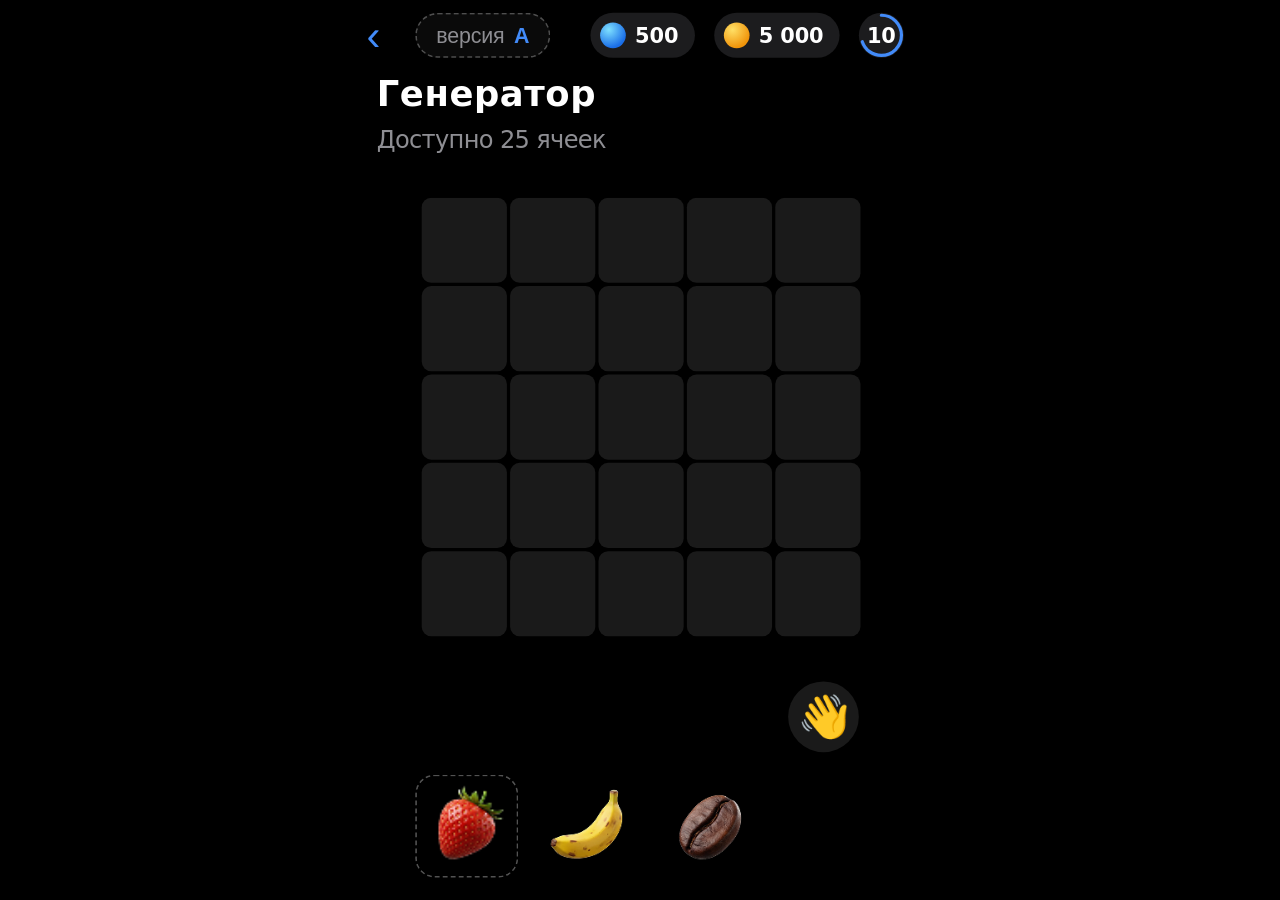
==== index.html @ 31a8de3d "Автопрокрутка у края работает и при сборе Прокрутка у краевой зоны была привязана только к перетаски" ====
<!doctype html>
<html lang="ru">
<head>
<meta charset="utf-8">
<meta name="viewport" content="width=device-width, initial-scale=1, maximum-scale=1, user-scalable=no, viewport-fit=cover">
<title>Генератор — прототип</title>
<style>
  /* ═══ токены из макета (get_variable_defs) ═══ */
  :root{
    --tui-text-action:#428bf9;
    --tui-status-info:#428bf9;
    --cell-bg:rgba(255,255,255,.1);        /* tui-background-neutral-1-on-dark */
    --cell-radius:6px;
    /* размер ячейки считается в fit() под доступную высоту, 56 — потолок из макета */
    --cell-size:56px;
    --cell-gap:2px;
    --block-w:288px;                        /* 5×56 + 4×2 */
    --block-gap:20px;
    --grid-left:36px;
    --stage-pad:16px;
  }
  *{box-sizing:border-box;-webkit-tap-highlight-color:transparent;-webkit-user-select:none;user-select:none}
  html,body{margin:0;padding:0;height:100%;background:#000;overflow:hidden;overscroll-behavior:none}

  /* ═══ Экран живёт в координатах макета: ширина всегда ровно 360,
     высота — сколько дал экран. Горизонтальные размеры из Figma
     сохраняются точно, вертикальные зазоры тянутся. ═══ */
  #phone{
    position:absolute;left:0;top:0;width:360px;background:#000;overflow:hidden;
    transform-origin:0 0;
    display:flex;flex-direction:column;
    font:400 17px/1 -apple-system,BlinkMacSystemFont,"SF Pro Text","SF Pro Display",system-ui,sans-serif;
    color:#fff;
  }

  /* ─── status bar (44) ─── */
  .statusbar{position:relative;flex:0 0 44px}
  #phone.compact .statusbar,
  #phone.compact #homebar{display:none}   /* мало высоты — убираем бутафорию */
  /* и поджимаем всё вокруг сетки: чем меньше уйдёт на обвязку,
     тем крупнее ячейки и тем полнее сетка занимает ширину */
  #phone.compact .titlewrap{padding:2px 16px 10px}
  #phone.compact #title{font-size:22px;line-height:26px}
  #phone.compact #desc{margin-top:8px;font-size:15px}
  #phone.compact .controls{flex-basis:44px;margin-top:10px}
  #phone.compact #pager{top:12px}
  #phone.compact #collect{width:44px;height:44px;font-size:26px}
  #phone.compact #tray{padding-top:14px;padding-bottom:14px}
  #phone.compact .seed{width:64px;height:64px}
  #phone.compact .seed img{width:58px;height:58px}
  #time{position:absolute;left:34px;top:12px;font-size:15px;font-weight:600;letter-spacing:-.2px}
  #sysicons{position:absolute;right:14px;top:15px;font-size:11px;letter-spacing:1px;opacity:.95}

  /* ─── app bar (44) ─── */
  .appbar{position:relative;flex:0 0 44px}
  #back{
    position:absolute;left:8px;top:10px;width:12px;height:24px;border:0;background:none;padding:0;
    cursor:pointer;color:var(--tui-text-action);font-size:26px;line-height:24px;font-weight:300;
  }

  /* ─── бейджи: widget @140,44 · 220×44, px16 py8 gap12 ─── */
  #widget{
    position:absolute;right:16px;top:8px;height:28px;
    display:flex;gap:12px;align-items:center;
  }
  .badge{
    height:28px;min-width:28px;border-radius:100px;background:#1c1c1e;
    display:flex;align-items:center;padding:0 6px;gap:2px;
    font-size:13px;font-weight:600;letter-spacing:-.08px;white-space:nowrap;
  }
  .badge i{width:16px;height:16px;border-radius:50%;display:block;flex:0 0 auto}
  .i-gem{background:radial-gradient(circle at 34% 28%,#7ee0ff,#1a6ee8 72%)}
  .i-coin{background:radial-gradient(circle at 34% 28%,#ffe066,#f0940a 72%)}
  .badge span{padding:0 4px}
  #ring{position:relative;width:28px;height:28px;border-radius:100px;background:#1c1c1e;display:grid;place-items:center}
  #ring svg{position:absolute;inset:0;transform:rotate(-90deg)}
  #ring b{font-size:13px;font-weight:600;letter-spacing:-.08px}

  /* ─── заголовок ─── */
  .titlewrap{flex:0 0 auto;padding:4px 16px 26px}
  #title{
    font-family:-apple-system,"SF Pro Display",system-ui,sans-serif;
    font-size:30px;font-weight:700;letter-spacing:.36px;line-height:36px;
  }
  #desc{margin-top:18px;font-size:17px;letter-spacing:-.41px;color:#8e8e93}

  /* ─── сетка блоков ─── */
  /* сетка забирает свободную высоту, минимальные поля сверху и снизу гарантированы */
  #stage{
    flex:1 1 auto;position:relative;display:flex;align-items:center;
    min-height:0;padding:var(--stage-pad) 0;
  }
  #scroller{
    width:100%;height:var(--block-w);
    display:flex;gap:var(--block-gap);padding:0 var(--grid-left);
    overflow-x:auto;scroll-snap-type:x mandatory;
    scrollbar-width:none;overscroll-behavior-x:contain;
  }
  #scroller::-webkit-scrollbar{display:none}
  #scroller.one{overflow-x:hidden}
  #scroller.nosnap{scroll-snap-type:none}   /* на время быстрой прокрутки */
  .block{
    /* якорная позиция: блок всегда встаёт по центру экрана */
    flex:0 0 var(--block-w);scroll-snap-align:center;
    display:grid;grid-template-columns:repeat(5,var(--cell-size));
    grid-auto-rows:var(--cell-size);gap:var(--cell-gap);
  }
  .cell{
    background:var(--cell-bg);border-radius:var(--cell-radius);
    position:relative;overflow:hidden;
    display:grid;place-items:center;
  }
  /* предварительно выбранная ячейка — как resources23 в макете */
  .cell.sel::before{
    content:"";position:absolute;inset:0;background:rgba(66,139,249,.2);z-index:2;
  }
  /* доля от ячейки, а не фикс — ячейка меняет размер под экран */
  .cell img{width:71%;height:71%;object-fit:contain;pointer-events:none;position:relative}
  .cell.growing img{opacity:.4}
  .cell .arc{position:absolute;inset:0;transform:rotate(-90deg);pointer-events:none}

  /* фидбек при проведении инструментом/ресурсом: ячейка чуть поджимается */
  .cell{transition:transform .16s cubic-bezier(.34,1.56,.64,1)}
  .cell.hov{transform:scale(.88)}

  /* края (33px, узлы 2:14144 / 2:14145): прозрачные тап-зоны прокрутки.
     Ничего не затемняют — соседний блок должен быть видно. */
  .fade{
    position:absolute;top:0;bottom:0;width:var(--grid-left);z-index:3;
    border:0;padding:0;background:none;cursor:pointer;
    -webkit-tap-highlight-color:transparent;
  }
  .fade.l{left:0}
  .fade.r{right:0}
  .fade:active::after{content:"";position:absolute;inset:0;background:rgba(255,255,255,.05)}
  .fade[disabled]{cursor:default;pointer-events:none}
  /* зона «взведена»: ресурс поднесён к краю, сейчас пойдёт прокрутка */
  .fade.armed::after{
    content:"";position:absolute;inset:0;
    background:linear-gradient(var(--edge-dir),rgba(255,214,10,.32),transparent);
    animation:armed .7s ease-in-out infinite;
  }
  .fade.l.armed::after{--edge-dir:90deg}
  .fade.r.armed::after{--edge-dir:270deg}
  @keyframes armed{0%,100%{opacity:.45}50%{opacity:1}}
  #phone.dragging .fade{pointer-events:none}   /* не мешать перетаскиванию */

  /* ─── пейджер @133,536 · 95×20 ─── */
  .controls{position:relative;flex:0 0 52px;margin-top:24px}
  #pager{
    position:absolute;left:133px;top:16px;width:95px;height:20px;border-radius:10px;
    background:var(--cell-bg);display:flex;align-items:center;justify-content:center;gap:6px;
    touch-action:none;cursor:grab;
    transition:transform .2s cubic-bezier(.34,1.56,.64,1),box-shadow .2s;
  }
  #pager.hide{display:none}
  /* жест точной прокрутки: долгий тап — pager подрастает */
  #pager.zoom{transform:scale(1.25);box-shadow:0 0 0 1px rgba(255,255,255,.35) inset;cursor:grabbing}
  #pager i{width:5px;height:5px;border-radius:50%;background:rgba(255,255,255,.22);transition:background .15s}
  #pager i.on{background:var(--tui-status-info)}

  /* ─── инструмент сбора @272,528 · 52×52 ─── */
  #collect{
    position:absolute;left:272px;top:0;width:52px;height:52px;border-radius:50%;
    background:var(--cell-bg);border:0;padding:0;display:grid;place-items:center;
    font-size:32px;line-height:1;cursor:grab;touch-action:none;
  }
  #collect.lifted{opacity:.35}
  #collect[hidden]{display:none}   /* иначе display:grid выше перебивает [hidden] */

  /* ─── лоток: frame @0,594 · 360×152, items 80 @y24, x40 шаг 92 ─── */
  #tray{
    flex:0 0 auto;width:360px;
    display:flex;gap:12px;padding:24px 40px;
    overflow-x:auto;scrollbar-width:none;
  }
  #tray::-webkit-scrollbar{display:none}
  .seed{
    flex:0 0 auto;width:80px;height:80px;border-radius:12px;
    display:grid;place-items:center;cursor:grab;touch-action:none;
    border:1px solid transparent;
  }
  .seed.sel{border:1px dashed rgba(255,255,255,.32)}
  .seed.lifted{opacity:.35}
  .seed img{width:72px;height:72px;object-fit:contain;pointer-events:none}

  /* ─── home bar ─── */
  #homebar{flex:0 0 34px;position:relative}
  #homebar::after{content:"";position:absolute;left:50%;bottom:8px;transform:translateX(-50%);width:133px;height:5px;border-radius:100px;background:#fff}

  /* ─── призрак перетаскивания ─── */
  #ghost{position:fixed;left:0;top:0;width:64px;height:64px;pointer-events:none;z-index:90;display:none}
  #ghost img{width:100%;height:100%;object-fit:contain;display:block}
  #ghost span{display:block;width:100%;height:100%;font-size:44px;line-height:64px;text-align:center}
  #ghost img[hidden],#ghost span[hidden]{display:none}

  /* ─── тултип ─── */
  #tip{
    position:absolute;z-index:60;display:none;background:#f2f2f7;color:#000;
    border-radius:12px;padding:9px 12px;font-size:13px;line-height:1.35;font-weight:500;
    box-shadow:0 8px 24px rgba(0,0,0,.5);max-width:170px;
  }
  #tip::after{content:"";position:absolute;bottom:-5px;left:calc(50% - 6px);width:12px;height:12px;background:#f2f2f7;transform:rotate(45deg);border-radius:2px}
  #tip button{display:block;margin-top:8px;width:100%;border:0;border-radius:8px;background:var(--tui-text-action);color:#fff;font:600 13px/1 inherit;padding:8px;cursor:pointer}

  /* ─── скелетон ─── */
  #skeleton{position:absolute;inset:0;background:#000;z-index:70;display:none}
  #skeleton.on{display:block}
  .sk{background:rgba(255,255,255,.06);border-radius:6px;position:relative;overflow:hidden}
  .sk::after{content:"";position:absolute;inset:0;transform:translateX(-100%);
    background:linear-gradient(90deg,transparent,rgba(255,255,255,.05),transparent);animation:sh 1.1s infinite}
  @keyframes sh{100%{transform:translateX(100%)}}

  /* ─── вход в служебные настройки: в шапке, в свободной зоне app-bar ─── */
  #devbtn{
    position:absolute;left:40px;top:8px;height:28px;z-index:40;
    display:flex;align-items:center;gap:6px;padding:0 12px;
    border:1px dashed rgba(255,255,255,.28);border-radius:100px;
    background:rgba(255,255,255,.04);color:#8e8e93;
    font:600 12px/1 inherit;letter-spacing:-.1px;cursor:pointer;
  }
  #devbtn:hover{color:#c7c7cc}
  #devbtn b{color:var(--tui-text-action)}

  /* ─── страница настроек прототипа ─── */
  #settings{
    position:absolute;inset:0;z-index:100;background:#000;
    display:flex;flex-direction:column;overflow-y:auto;
  }
  #settings[hidden]{display:none}
  #settings .head{
    flex:0 0 auto;display:flex;align-items:center;justify-content:space-between;
    padding:16px 16px 8px;
  }
  #settings h2{margin:0;font-size:24px;font-weight:700;letter-spacing:.2px}
  #settings .close{
    border:0;background:rgba(255,255,255,.1);color:#fff;width:32px;height:32px;
    border-radius:50%;font-size:17px;line-height:1;cursor:pointer;
  }
  #settings .body{padding:8px 16px 24px;display:flex;flex-direction:column;gap:22px}
  .row .label{font-size:13px;font-weight:600;color:#8e8e93;margin-bottom:8px;letter-spacing:-.08px}
  .row .hint{font-size:12px;line-height:1.4;color:#636366;margin-top:8px}
  .seg{display:flex;background:rgba(255,255,255,.1);border-radius:10px;padding:3px;gap:3px}
  .seg button{
    flex:1;border:0;background:none;color:#c7c7cc;border-radius:8px;
    padding:9px 6px;font:600 13px/1.2 inherit;cursor:pointer;letter-spacing:-.08px;
  }
  .seg button.on{background:var(--tui-text-action);color:#fff}
  .danger{
    width:100%;border:1px solid rgba(255,255,255,.18);background:none;color:#ff453a;
    border-radius:10px;padding:12px;font:600 14px/1 inherit;cursor:pointer;
  }
  #settings .note{
    font-size:12px;line-height:1.45;color:#636366;
    border-top:1px solid rgba(255,255,255,.1);padding-top:14px;
  }
</style>
</head>
<body>

<div id="phone">
  <div class="statusbar">
    <div id="time">9:41</div>
    <div id="sysicons">▪▪▪ ⌁ ▰</div>
  </div>

  <div class="appbar">
  <button id="back" aria-label="Назад">‹</button>

  <button id="devbtn" title="Настройки прототипа">версия <b id="devver">A</b></button>

  <div id="widget">
    <div class="badge"><i class="i-gem"></i><span>500</span></div>
    <div class="badge"><i class="i-coin"></i><span>5 000</span></div>
    <div id="ring">
      <svg viewBox="0 0 28 28"><circle cx="14" cy="14" r="12.5" fill="none"
        stroke="var(--tui-status-info)" stroke-width="2" stroke-linecap="round"
        stroke-dasharray="78.5" stroke-dashoffset="24"/></svg><b>10</b>
    </div>
  </div>
  </div>

  <div class="titlewrap">
    <div id="title">Генератор</div>
    <div id="desc">Доступно <span id="free">0</span> ячеек</div>
  </div>

  <div id="stage">
    <div id="scroller"></div>
    <button class="fade l" aria-label="Предыдущий блок"></button>
    <button class="fade r" aria-label="Следующий блок"></button>
  </div>

  <div class="controls">
    <div id="pager"></div>
    <button id="collect" title="Сбор: провести по готовым ячейкам">👋</button>
  </div>

  <div id="tray"></div>
  <div id="homebar"></div>

  <div id="tip"></div>
  <div id="skeleton"></div>

  <div id="settings" hidden>
    <div class="head">
      <h2>Настройки прототипа</h2>
      <button class="close" aria-label="Закрыть">✕</button>
    </div>
    <div class="body">

      <div class="row">
        <div class="label">ВЕРСИЯ СБОРА</div>
        <div class="seg">
          <button data-set="collect:tool">A · ручкой</button>
          <button data-set="collect:direct">B · напрямую</button>
        </div>
        <div class="hint" id="collectHint"></div>
      </div>

      <div class="row" id="directRow" hidden>
        <div class="label">КАК ОТЛИЧАТЬ СБОР ОТ ПРОКРУТКИ</div>
        <div class="seg">
          <button data-set="direct:free">Водишь пальцем</button>
          <button data-set="direct:start">С готовой</button>
          <button data-set="direct:hold">Удержание</button>
        </div>
        <div class="hint" id="directHint"></div>
      </div>

      <div class="row">
        <div class="label">СКОЛЬКО БЛОКОВ</div>
        <div class="seg">
          <button data-mode="single">1 блок · 25</button>
          <button data-mode="overflow">4 блока · 100</button>
        </div>
      </div>

      <div class="row">
        <button class="danger" id="reset">Очистить все грядки</button>
      </div>

      <div class="note">
        Служебный экран для тестов. Переключение применяется сразу —
        закрой настройки и пробуй, грядки не сбрасываются.
      </div>
    </div>
  </div>
</div>

<div id="ghost"><img alt=""><span></span></div>

<script>
'use strict';

/* ═══════════ КОНФИГ ═══════════ */

const RESOURCE_TYPES = [
  { id:'strawberry', name:'Клубника', growMs:10*1000, image:'img.png' },
  { id:'banana',     name:'Банан',    growMs:20*1000, image:'imgb.png' },
  { id:'coffee',     name:'Кофе',     growMs:40*1000, image:'imgcoffe.png' },
];

const CELLS_PER_BLOCK = 25;
const MODES = { single:1, overflow:4 };
const SKELETON_MS = 600;
const DOUBLE_TAP_MS = 300;
const CIRC = 2 * Math.PI * 24;           // дуга прогресса в ячейке 56px

const byId = id => RESOURCE_TYPES.find(t => t.id === id);

/* ═══════════ СОСТОЯНИЕ ═══════════ */

const STORE = 'generator-proto-v2';
let state = load() || fresh('single');

function fresh(mode){
  return { mode, cells: Array.from({length: MODES[mode]*CELLS_PER_BLOCK}, () => ({state:'empty'})) };
}
function load(){
  try{
    const r = JSON.parse(localStorage.getItem(STORE));
    if(!r || !MODES[r.mode] || !Array.isArray(r.cells)) return null;
    if(r.cells.length !== MODES[r.mode]*CELLS_PER_BLOCK) return null;
    const now = Date.now();
    r.cells.forEach(c => { if(c.state==='growing' && c.endsAt<=now) c.state='ready'; });
    return r;
  }catch{ return null; }
}
const save = () => localStorage.setItem(STORE, JSON.stringify(state));

/* ═══════════ DOM ═══════════ */

const $ = s => document.querySelector(s);
const phone = $('#phone'), scroller = $('#scroller'), pager = $('#pager');
const tray = $('#tray'), tip = $('#tip'), ghost = $('#ghost');
const ghostImg = ghost.querySelector('img'), ghostEmoji = ghost.querySelector('span');
const skeleton = $('#skeleton');
const freeEl = $('#free'), collectTool = $('#collect');
const cellEls = [];

/* Макет свёрстан в координатах 360×780 и целиком масштабируется под экран:
   на телефоне растягивается во весь экран, на десктопе ужимается. */
const DESIGN_W = 360;
/* Полная обвязка (статус-бар, app bar, заголовок, контролы, лоток, home bar)
   съедает 430 единиц. Сетке нужно 288 плюс поля 32 — значит полный вариант
   имеет смысл только от 750. Ниже переключаемся на компактный, иначе на
   границе ячейки становились мельче, чем в компактном режиме. */
const COMPACT_H = 750;
const MIN_H = 560;       // минимальная высота в единицах макета, ниже не ужимаемся
const CELL_MAX = 56;     // размер из макета — потолок, а не константа
const CELL_MIN = 34;

const stage = $('#stage');
const root = document.documentElement;

function fit(){
  const vv = window.visualViewport;
  const w = vv ? vv.width  : innerWidth;
  const h = vv ? vv.height : innerHeight;

  // Тянемся по ширине, но не настолько, чтобы высоты осталось меньше MIN_H:
  // иначе в широком окне десктопа «телефон» раздувался бы на весь экран.
  const s = Math.min(w / DESIGN_W, h / MIN_H);
  const layoutH = h / s;                    // высота экрана в единицах макета

  phone.classList.toggle('compact', layoutH < COMPACT_H);
  phone.style.height = layoutH + 'px';
  phone.style.left = Math.round((w - DESIGN_W * s) / 2) + 'px';
  phone.style.transform = `scale(${s})`;

  sizeGrid();
}

/* Ячейка подгоняется под то, что осталось между шапкой и лотком.
   Сетка всегда квадратная 5×5 и целиком помещается — без обрезки и без
   упирания в подзаголовок. Поля --stage-pad уже вычтены самим stage. */
function sizeGrid(){
  const avail = stage.clientHeight;          // padding уже учтён в clientHeight
  const pad = parseFloat(getComputedStyle(stage).paddingTop) * 2;
  const usable = avail - pad;

  const gap = 2;
  let cell = Math.floor((usable - gap * 4) / 5);
  cell = Math.max(CELL_MIN, Math.min(CELL_MAX, cell));

  const blockW = cell * 5 + gap * 4;
  root.style.setProperty('--cell-size', cell + 'px');
  root.style.setProperty('--block-w', blockW + 'px');
  root.style.setProperty('--grid-left', Math.round((DESIGN_W - blockW) / 2) + 'px');
}
addEventListener('resize', fit);
addEventListener('orientationchange', fit);
window.visualViewport?.addEventListener('resize', fit);

/* ─── сетка ─── */

function buildGrid(){
  scroller.innerHTML = '';
  cellEls.length = 0;
  const blocks = MODES[state.mode];
  scroller.classList.toggle('one', blocks === 1);

  for(let b = 0; b < blocks; b++){
    const block = document.createElement('div');
    block.className = 'block';
    for(let i = 0; i < CELLS_PER_BLOCK; i++){
      const idx = b*CELLS_PER_BLOCK + i;
      const el = document.createElement('div');
      el.className = 'cell';
      el.dataset.idx = idx;
      el.innerHTML =
        `<svg class="arc" viewBox="0 0 56 56"><circle cx="28" cy="28" r="24" fill="none"
          stroke="#fff" stroke-width="2" stroke-linecap="round"
          stroke-dasharray="${CIRC}" stroke-dashoffset="${CIRC}"/></svg><img alt="" hidden>`;
      block.appendChild(el);
      cellEls[idx] = el;
    }
    scroller.appendChild(block);
  }

  pager.innerHTML = '';
  pager.classList.toggle('hide', blocks === 1);
  for(let b = 0; b < blocks; b++) pager.appendChild(document.createElement('i'));
  updatePager();
  paintAll();
}

function paintCell(idx){
  const c = state.cells[idx], el = cellEls[idx];
  if(!el) return;
  const img = el.querySelector('img'), arc = el.querySelector('.arc circle');

  el.classList.toggle('growing', c.state === 'growing');
  el.classList.toggle('ready',   c.state === 'ready');

  if(c.state === 'empty'){
    img.hidden = true;
    arc.style.strokeDashoffset = CIRC;
    return;
  }
  const t = byId(c.typeId);
  if(!img.src.endsWith(t.image)) img.src = t.image;
  img.hidden = false;
  arc.style.strokeDashoffset = c.state === 'growing'
    ? CIRC * ((c.endsAt - Date.now()) / t.growMs)
    : CIRC;
}

const countFree = () => { freeEl.textContent = state.cells.filter(c => c.state==='empty').length; };
function paintAll(){ state.cells.forEach((_,i) => paintCell(i)); countFree(); }

/* ─── лоток ─── */

let selectedType = RESOURCE_TYPES[0].id;

function buildTray(){
  tray.innerHTML = '';
  RESOURCE_TYPES.forEach(t => {
    const el = document.createElement('div');
    el.className = 'seed' + (t.id === selectedType ? ' sel' : '');
    el.dataset.type = t.id;
    el.title = `${t.name} · ${t.growMs/1000} сек`;
    el.innerHTML = `<img src="${t.image}" alt="${t.name}">`;
    tray.appendChild(el);
  });
}

/* ═══════════ ПЕРЕТАСКИВАНИЕ ═══════════
   Два режима, оба массовые: ведёшь пальцем — обрабатываются все ячейки под ним.
   'seed'    — сажает во все пустые
   'collect' — собирает со всех готовых                                        */

let drag = null;      // { kind, typeId, srcEl }
let selCell = null;   // предварительно выбранная ячейка (см. примечания в макете)
let hov = null;       // ячейка под пальцем — для фидбека поджатием

/* Выбор ячейки тапом. Пока выбранная ячейка не обработана и не отжата —
   остальные ячейки на перетаскивание не реагируют. */
function selectCell(idx){
  if(selCell !== null) cellEls[selCell]?.classList.remove('sel');
  selCell = (selCell === idx) ? null : idx;          // повторный тап — «отжата»
  if(selCell !== null) cellEls[selCell].classList.add('sel');
}
function clearSel(){
  if(selCell !== null) cellEls[selCell]?.classList.remove('sel');
  selCell = null;
}

function startDrag(kind, srcEl, typeId, e){
  hideTip();
  drag = { kind, typeId, srcEl };
  phone.classList.add('dragging');
  srcEl.classList.add('lifted');
  srcEl.setPointerCapture?.(e.pointerId);

  if(kind === 'seed'){
    ghostEmoji.hidden = true;
    ghostImg.hidden = false;
    ghostImg.src = byId(typeId).image;
  } else {
    ghostImg.hidden = true;
    ghostEmoji.hidden = false;
    ghostEmoji.textContent = '👋';
  }
  ghost.style.display = 'block';
  moveGhost(e.clientX, e.clientY);
  apply(e.clientX, e.clientY);
}

tray.addEventListener('pointerdown', e => {
  const seed = e.target.closest('.seed');
  if(!seed) return;
  e.preventDefault();
  selectedType = seed.dataset.type;
  tray.querySelectorAll('.seed').forEach(s => s.classList.toggle('sel', s === seed));
  startDrag('seed', seed, selectedType, e);
});

collectTool.addEventListener('pointerdown', e => {
  if(cfg.collect === 'direct') return;      // в версии B ручка не заметает
  e.preventDefault();
  startDrag('collect', collectTool, null, e);
});


document.addEventListener('pointermove', e => {
  if(!drag) return;
  e.preventDefault();
  moveGhost(e.clientX, e.clientY);
  apply(e.clientX, e.clientY);

  // держим ресурс у края — блоки листаются, не отрывая палец
  const pr = phone.getBoundingClientRect();
  edgeScroll((e.clientX - pr.left) / (pr.width / 360));
}, {passive:false});

/* ═══ автопрокрутка у края во время перетаскивания ═══
   Подвёл ресурс/инструмент к краевой зоне и держишь — через 400 мс
   листается блок, дальше каждые 700 мс, пока не увёл палец.        */

const EDGE_DELAY = 400, EDGE_REPEAT = 700;
let edgeTimer = null, edgeDir = 0;

function edgeScroll(x){
  // работает и при перетаскивании ресурса, и при заметании сбора
  const active = drag || (dc && dc.sweeping);
  if(!active || MODES[state.mode] === 1) return stopEdgeScroll();

  let dir = x <= 36 ? -1 : x >= 324 ? 1 : 0;

  // листать некуда — зону не взводим, иначе мигает впустую на крайних блоках
  if(dir){
    const next = anchorBlock + dir;
    if(next < 0 || next > MODES[state.mode] - 1) dir = 0;
  }

  if(dir === edgeDir) return;                 // направление не изменилось
  stopEdgeScroll();
  edgeDir = dir;
  if(!dir) return;

  const zone = $(dir < 0 ? '.fade.l' : '.fade.r');
  zone.classList.add('armed');
  const step = () => {
    const next = anchorBlock + edgeDir;
    if(next < 0 || next > MODES[state.mode] - 1) return stopEdgeScroll();
    goToBlock(next);
    // на крайнем блоке дальше не тикаем — подсветка гаснет сама
    if(next === 0 || next === MODES[state.mode] - 1) return stopEdgeScroll();
    edgeTimer = setTimeout(step, EDGE_REPEAT);
  };
  edgeTimer = setTimeout(step, EDGE_DELAY);
}

function stopEdgeScroll(){
  clearTimeout(edgeTimer);
  edgeTimer = null; edgeDir = 0;
  document.querySelectorAll('.fade').forEach(f => f.classList.remove('armed'));
}

function endDrag(){
  if(!drag) return;
  ghost.style.display = 'none';
  phone.classList.remove('dragging');
  drag.srcEl.classList.remove('lifted');
  if(hov !== null){ cellEls[hov]?.classList.remove('hov'); hov = null; }
  drag = null;
  stopEdgeScroll();
  save();
}
/* Снимаем перетаскивание при любом завершении, не только по pointerup:
   иначе оборванный жест навсегда оставлял краевые зоны отключёнными. */
document.addEventListener('pointerup', endDrag);
document.addEventListener('pointercancel', endDrag);
addEventListener('blur', endDrag);

function moveGhost(x, y){ ghost.style.transform = `translate(${x-32}px, ${y-32}px)`; }

/* Ячейка под пальцем — и действие над ней. Правила из примечаний макета:
   1. ресурс на пустую ячейку → запускается генерация;
      инструмент сбора на готовую → производится сбор;
   2. если ячейка была выбрана заранее — процесс идёт только с неё,
      остальные не активируются, пока она не обработана или не отжата;
   3. попадание на ячейку «в процессе» — ничего не происходит.        */
function apply(x, y){
  ghost.style.display = 'none';
  const el = document.elementFromPoint(x, y);
  ghost.style.display = 'block';
  const cell = el && el.closest ? el.closest('.cell') : null;

  // фидбек: поджимаем ячейку под пальцем
  const over = cell ? +cell.dataset.idx : null;
  if(over !== hov){
    if(hov !== null) cellEls[hov]?.classList.remove('hov');
    hov = over;
    if(hov !== null) cellEls[hov].classList.add('hov');
  }
  if(!cell) return;

  const idx = +cell.dataset.idx;

  // правило 2: блокировка на выбранной ячейке
  if(selCell !== null && idx !== selCell) return;

  const c = state.cells[idx];

  if(drag.kind === 'seed'){
    if(c.state !== 'empty') return;                       // правило 3
    const t = byId(drag.typeId);
    state.cells[idx] = { state:'growing', typeId:drag.typeId, endsAt: Date.now() + t.growMs };
  } else {
    if(c.state !== 'ready') return;                       // правило 3
    state.cells[idx] = { state:'empty' };
  }

  if(idx === selCell) clearSel();   // выбранная обработана — замок снят
  paintCell(idx);
  countFree();
}

/* ═══════════ СБОР ТАПОМ ═══════════ */

let lastTap = {idx:-1, at:0};

scroller.addEventListener('click', e => {
  if(swallowClick){ swallowClick = false; return; }   // уже собрали этим же касанием
  const cell = e.target.closest('.cell');
  if(!cell) return;
  const idx = +cell.dataset.idx, now = Date.now();

  if(lastTap.idx === idx && now - lastTap.at < DOUBLE_TAP_MS){
    lastTap = {idx:-1, at:0};
    if(state.cells[idx].state === 'ready') return collect(idx);
  }
  lastTap = {idx, at:now};

  selectCell(idx);   // тап выбирает ячейку / отжимает её
  setTimeout(() => { if(lastTap.idx === idx) showTip(idx, cell); }, DOUBLE_TAP_MS);
});

function collect(idx){
  state.cells[idx] = {state:'empty'};
  if(idx === selCell) clearSel();
  paintCell(idx); countFree(); hideTip(); save();
}

/* ═══════════ ТУЛТИП ═══════════ */

function showTip(idx, cell){
  const c = state.cells[idx];
  if(c.state === 'empty') return hideTip();
  const t = byId(c.typeId);

  tip.innerHTML = c.state === 'growing'
    ? `<b>${t.name}</b><br>осталось ${Math.max(0, Math.ceil((c.endsAt-Date.now())/1000))} сек`
    : `<b>${t.name}</b><br>готово к сбору<button data-c="${idx}">Собрать</button>`;

  tip.style.display = 'block';
  const cr = cell.getBoundingClientRect(), pr = phone.getBoundingClientRect();
  const sc = pr.width / 360;
  let left = (cr.left - pr.left)/sc + cr.width/sc/2 - tip.offsetWidth/2;
  tip.style.left = Math.max(8, Math.min(left, 360 - tip.offsetWidth - 8)) + 'px';
  tip.style.top = ((cr.top - pr.top)/sc - tip.offsetHeight - 8) + 'px';
  tip.dataset.idx = idx;
}
const hideTip = () => { tip.style.display='none'; tip.dataset.idx=''; };

tip.addEventListener('click', e => {
  const b = e.target.closest('[data-c]');
  if(b) collect(+b.dataset.c);
});
document.addEventListener('pointerdown', e => {
  if(!e.target.closest('#tip') && !e.target.closest('.cell')) hideTip();
});
let settleTimer = null;
scroller.addEventListener('scroll', () => {
  hideTip();
  updatePager();
  // прокрутка улеглась — подтягиваем якорь под факт (свайп, жест пейджера)
  clearTimeout(settleTimer);
  settleTimer = setTimeout(() => { anchorBlock = currentBlock(); }, 140);
}, {passive:true});

/* ═══════════ ТИК ═══════════ */

setInterval(() => {
  const now = Date.now();
  let changed = false;
  state.cells.forEach((c,i) => {
    if(c.state !== 'growing') return;
    if(c.endsAt <= now){ c.state = 'ready'; changed = true; }
    paintCell(i);
  });
  if(tip.style.display === 'block' && tip.dataset.idx !== ''){
    const i = +tip.dataset.idx;
    if(state.cells[i].state !== 'empty') showTip(i, cellEls[i]);
  }
  if(changed){ countFree(); save(); }
}, 100);

/* ═══════════ ПРОКРУТКА ═══════════
   Три жеста из макета, у всех якорная позиция — блок встаёт по центру экрана:
   1. свайп по сетке (нативный скролл со снапом)
   2. тап по краю экрана — на один блок влево/вправо
   3. долгий тап на pager — он подрастает, дальше точная прокрутка пальцем  */

const maxScroll = () => scroller.scrollWidth - scroller.clientWidth;
const blockStep = () => {
  const n = MODES[state.mode];
  return n > 1 ? maxScroll() / (n - 1) : 0;
};
const currentBlock = () => {
  const s = blockStep();
  return s > 0 ? Math.round(scroller.scrollLeft / s) : 0;
};

/* Куда мы едем сейчас. Во время плавной прокрутки scrollLeft отстаёт,
   поэтому решения о границах принимаем по якорю, а не по факту. */
let anchorBlock = 0;

function goToBlock(i){
  const n = MODES[state.mode];
  anchorBlock = Math.max(0, Math.min(n - 1, i));
  scroller.scrollTo({ left: anchorBlock * blockStep(), behavior:'smooth' });
}

/* — жест 2: тап по краю — */
$('.fade.l').addEventListener('click', () => goToBlock(currentBlock() - 1));
$('.fade.r').addEventListener('click', () => goToBlock(currentBlock() + 1));

/* — жест 3: долгий тап на pager + точная прокрутка — */
let fast = null;   // { timer, active }

pager.addEventListener('pointerdown', e => {
  if(MODES[state.mode] === 1) return;
  e.preventDefault();
  pager.setPointerCapture?.(e.pointerId);
  fast = { active:false, timer: setTimeout(() => {
    fast.active = true;
    pager.classList.add('zoom');
    scroller.classList.add('nosnap');
  }, 320) };
});

pager.addEventListener('pointermove', e => {
  if(!fast || !fast.active) return;
  e.preventDefault();
  const pr = phone.getBoundingClientRect(), sc = pr.width / 360;
  const x = (e.clientX - pr.left) / sc;                 // координата в макете 0..360
  const t = Math.max(0, Math.min(1, (x - 36) / (360 - 72)));   // рабочая зона между краями
  scroller.scrollLeft = t * maxScroll();
  updatePager();
});

function endFast(){
  if(!fast) return;
  clearTimeout(fast.timer);
  if(fast.active){
    pager.classList.remove('zoom');
    scroller.classList.remove('nosnap');
    goToBlock(currentBlock());        // возврат к якорной позиции
  }
  fast = null;
}
pager.addEventListener('pointerup', endFast);
pager.addEventListener('pointercancel', endFast);

function updatePager(){
  if(MODES[state.mode] === 1) return;
  const active = currentBlock();
  [...pager.children].forEach((d,i) => d.classList.toggle('on', i === active));
  $('.fade.l').disabled = active === 0;
  $('.fade.r').disabled = active === MODES[state.mode] - 1;
}

/* ═══════════ ВЕРСИИ И НАСТРОЙКИ ═══════════
   A — сбор ручкой: инструмент берут и ведут по готовым ячейкам.
   B — прямой сбор: ячейку трогают пальцем. Здесь появляется конфликт
       с горизонтальной прокруткой, поэтому есть три способа развязки. */

const CFG_KEY = 'generator-proto-cfg';
const settings = $('#settings');

let cfg = { collect:'tool', direct:'free' };
try { Object.assign(cfg, JSON.parse(localStorage.getItem(CFG_KEY)) || {}); } catch {}
// убранные варианты («тап», «направление») переезжают на свободное заметание
if(!['free','start','hold'].includes(cfg.direct)) cfg.direct = 'free';
const saveCfg = () => localStorage.setItem(CFG_KEY, JSON.stringify(cfg));

const HINTS = {
  collect: {
    tool:   'Как в макете: берёшь ручку снизу справа и ведёшь по готовым ячейкам.',
    direct: 'Ручки нет, ячейку трогаешь напрямую. Ниже — чем отличать сбор от прокрутки.'
  },
  direct: {
    free: 'Ведёшь пальцем по сетке — собирается всё готовое под ним. Свайп по сетке больше не листает: блоки переключаются краями экрана и пейджером.',
    start:'Начал с готовой ячейки — собираешь заметанием. Начал с пустой или растущей — обычный свайп листает блоки.',
    hold: 'Задержал палец на ячейке — прокрутка блокируется, дальше ведёшь и собираешь пачкой. Быстрый тап собирает одну.'
  }
};

function applyCfg(){
  const direct = cfg.collect === 'direct';
  $('#directRow').hidden = !direct;
  collectTool.hidden = direct;          // в версии B ручки на экране нет вообще
  $('#devver').textContent = direct ? 'B' : 'A';
  $('#collectHint').textContent = HINTS.collect[cfg.collect];
  $('#directHint').textContent = HINTS.direct[cfg.direct];

  settings.querySelectorAll('[data-set]').forEach(b => {
    const [k, v] = b.dataset.set.split(':');
    b.classList.toggle('on', cfg[k] === v);
  });
  settings.querySelectorAll('[data-mode]').forEach(b =>
    b.classList.toggle('on', b.dataset.mode === state.mode));
}

$('#devbtn').addEventListener('click', () => { settings.hidden = false; applyCfg(); });
settings.querySelector('.close').addEventListener('click', () => { settings.hidden = true; });

settings.addEventListener('click', e => {
  const b = e.target.closest('button');
  if(!b) return;

  if(b.id === 'reset'){ state = fresh(state.mode); save(); render(); settings.hidden = true; return; }

  if(b.dataset.mode){
    if(b.dataset.mode !== state.mode){ state = fresh(b.dataset.mode); save(); render(); }
    applyCfg();
    return;
  }

  if(b.dataset.set){
    const [k, v] = b.dataset.set.split(':');
    cfg[k] = v;
    saveCfg();
    applyCfg();
  }
});

/* ═══════════ ВЕРСИЯ B: ПРЯМОЙ СБОР ═══════════ */

const MOVE_TOL = 10;    // порог, после которого движение считается прокруткой
const HOLD_MS  = 250;

let dc = null;          // текущее касание сетки
let swallowClick = false;

scroller.addEventListener('pointerdown', e => {
  if(cfg.collect !== 'direct' || drag) return;
  const cell = e.target.closest('.cell');
  if(!cell) return;
  const idx = +cell.dataset.idx;
  dc = { idx, x:e.clientX, y:e.clientY, moved:false, sweeping:false, timer:null };

  if(cfg.direct === 'free'){
    // сетка целиком отдана под сбор, листание — краями и пейджером
    startSweep();
  } else if(cfg.direct === 'start'){
    // решает стартовая ячейка: готовая — собираем, любая другая — листаем
    if(state.cells[idx].state === 'ready') startSweep();
  } else {
    dc.timer = setTimeout(() => { if(dc && !dc.moved) startSweep(); }, HOLD_MS);
  }
});

/* слушаем на документе: палец при заметании уходит за пределы сетки,
   и на самой сетке отпускание можно не поймать */
document.addEventListener('pointermove', e => {
  if(!dc) return;
  const dx = e.clientX - dc.x, dy = e.clientY - dc.y;

  if(!dc.moved && Math.hypot(dx, dy) > MOVE_TOL){
    dc.moved = true;
    clearTimeout(dc.timer);   // сдвинулся раньше задержки — это прокрутка
  }
  if(dc.sweeping){
    e.preventDefault();
    sweepAt(e.clientX, e.clientY);
    // у края блоки листаются, не отрывая палец — как при посеве
    const pr = phone.getBoundingClientRect();
    edgeScroll((e.clientX - pr.left) / (pr.width / 360));
  }
}, {passive:false});

/* Блокировка прокрутки на время заметания. Позицию сохраняем руками:
   смена overflow сбрасывает scrollLeft, и сетка прыгала бы на первый блок. */
function lockScroll(on){
  const x = scroller.scrollLeft;
  scroller.style.overflowX = on ? 'hidden' : '';
  scroller.scrollLeft = x;
}

function startSweep(){
  dc.sweeping = true;
  lockScroll(true);
  sweepAt(dc.x, dc.y);
}

function sweepAt(x, y){
  const el = document.elementFromPoint(x, y);
  const cell = el && el.closest ? el.closest('.cell') : null;
  if(!cell) return;
  const i = +cell.dataset.idx;
  if(state.cells[i].state === 'ready'){ collect(i); swallowClick = true; }
}

function endDirect(){
  if(!dc) return;
  clearTimeout(dc.timer);
  // тап без движения — собираем одну ячейку
  if(!dc.moved && !dc.sweeping && state.cells[dc.idx].state === 'ready'){
    collect(dc.idx);
    swallowClick = true;
  }
  lockScroll(false);
  dc = null;
  stopEdgeScroll();
}
document.addEventListener('pointerup', endDirect);
document.addEventListener('pointercancel', endDirect);
addEventListener('blur', endDirect);

/* ═══════════ СКЕЛЕТОН + СТАРТ ═══════════ */

function buildSkeleton(){
  skeleton.innerHTML = '';
  const add = (css) => {
    const d = document.createElement('div');
    d.className = 'sk'; d.style.cssText = css; skeleton.appendChild(d); return d;
  };
  add('position:absolute;left:16px;top:96px;width:200px;height:34px;border-radius:8px');
  add('position:absolute;left:16px;top:148px;width:140px;height:18px;border-radius:5px');
  const g = add('position:absolute;left:36px;top:216px;width:288px;height:288px;background:none');
  g.style.cssText += ';display:grid;grid-template-columns:repeat(5,56px);grid-auto-rows:56px;gap:2px';
  g.className = '';
  for(let i=0;i<25;i++){
    const c = document.createElement('div');
    c.className='sk'; c.style.animationDelay=(i*16)+'ms';
    g.appendChild(c);
  }
  add('position:absolute;left:40px;top:618px;width:80px;height:80px;border-radius:12px');
  add('position:absolute;left:132px;top:618px;width:80px;height:80px;border-radius:12px');
  add('position:absolute;left:224px;top:618px;width:80px;height:80px;border-radius:12px');
}

function render(){
  hideTip();
  selCell = null;
  anchorBlock = 0;
  stopEdgeScroll();
  buildSkeleton();
  skeleton.classList.add('on');
  buildGrid();
  buildTray();
  applyCfg();
  scroller.scrollLeft = 0;
  fit();
  setTimeout(() => skeleton.classList.remove('on'), SKELETON_MS);
}

render();
</script>
</body>
</html>
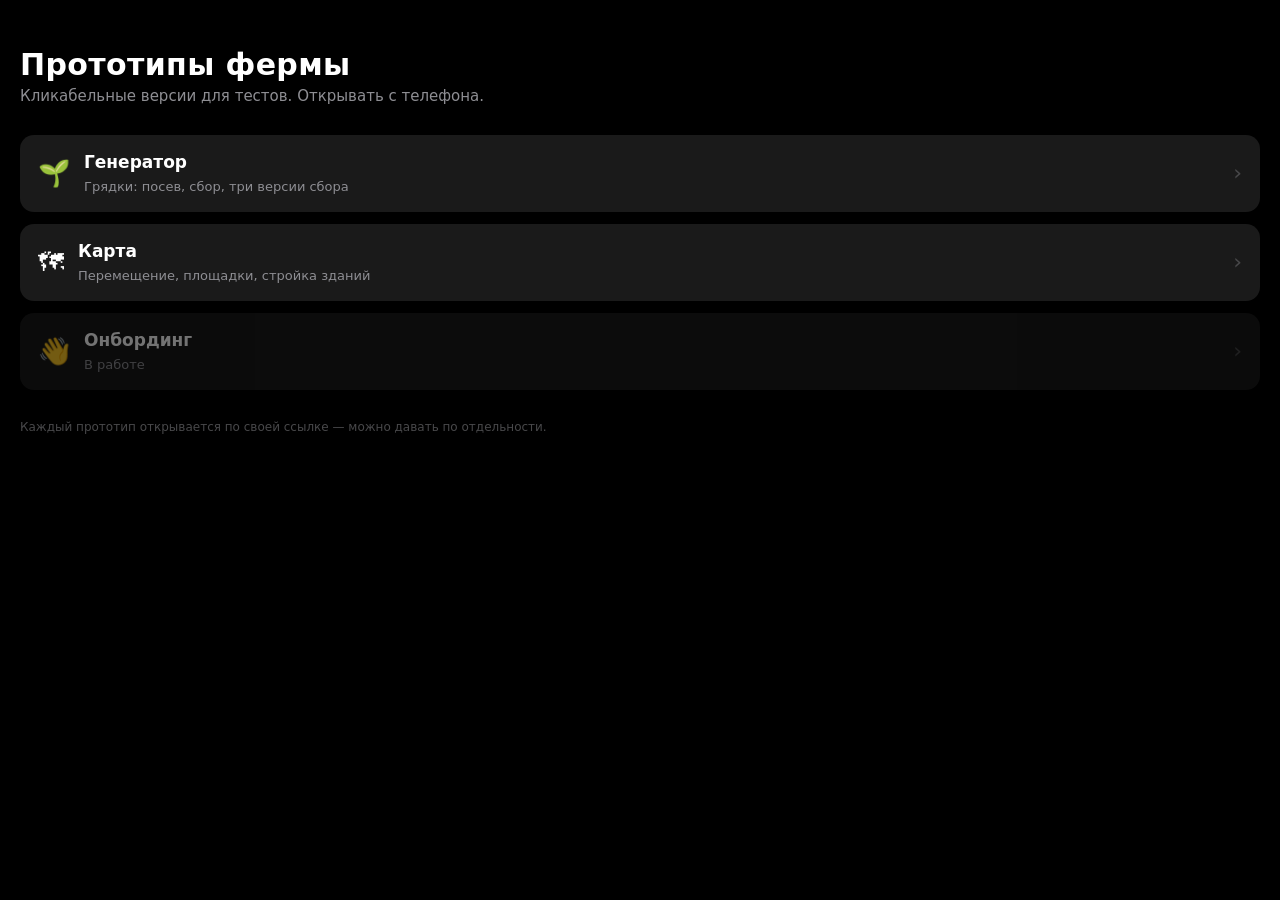
==== commit 107e9a05: "Карта с постройкой зданий и оглавление прототипов Простая рабочая версия: карта таскается пальцем, п" ====
--- a/index.html
+++ b/index.html
@@ -2,1045 +2,55 @@
 <html lang="ru">
 <head>
 <meta charset="utf-8">
-<meta name="viewport" content="width=device-width, initial-scale=1, maximum-scale=1, user-scalable=no, viewport-fit=cover">
-<title>Генератор — прототип</title>
+<meta name="viewport" content="width=device-width, initial-scale=1, viewport-fit=cover">
+<title>Прототипы фермы</title>
 <style>
-  /* ═══ токены из макета (get_variable_defs) ═══ */
-  :root{
-    --tui-text-action:#428bf9;
-    --tui-status-info:#428bf9;
-    --cell-bg:rgba(255,255,255,.1);        /* tui-background-neutral-1-on-dark */
-    --cell-radius:6px;
-    /* размер ячейки считается в fit() под доступную высоту, 56 — потолок из макета */
-    --cell-size:56px;
-    --cell-gap:2px;
-    --block-w:288px;                        /* 5×56 + 4×2 */
-    --block-gap:20px;
-    --grid-left:36px;
-    --stage-pad:16px;
-  }
-  *{box-sizing:border-box;-webkit-tap-highlight-color:transparent;-webkit-user-select:none;user-select:none}
-  html,body{margin:0;padding:0;height:100%;background:#000;overflow:hidden;overscroll-behavior:none}
-
-  /* ═══ Экран живёт в координатах макета: ширина всегда ровно 360,
-     высота — сколько дал экран. Горизонтальные размеры из Figma
-     сохраняются точно, вертикальные зазоры тянутся. ═══ */
-  #phone{
-    position:absolute;left:0;top:0;width:360px;background:#000;overflow:hidden;
-    transform-origin:0 0;
-    display:flex;flex-direction:column;
-    font:400 17px/1 -apple-system,BlinkMacSystemFont,"SF Pro Text","SF Pro Display",system-ui,sans-serif;
-    color:#fff;
-  }
-
-  /* ─── status bar (44) ─── */
-  .statusbar{position:relative;flex:0 0 44px}
-  #phone.compact .statusbar,
-  #phone.compact #homebar{display:none}   /* мало высоты — убираем бутафорию */
-  /* и поджимаем всё вокруг сетки: чем меньше уйдёт на обвязку,
-     тем крупнее ячейки и тем полнее сетка занимает ширину */
-  #phone.compact .titlewrap{padding:2px 16px 10px}
-  #phone.compact #title{font-size:22px;line-height:26px}
-  #phone.compact #desc{margin-top:8px;font-size:15px}
-  #phone.compact .controls{flex-basis:44px;margin-top:10px}
-  #phone.compact #pager{top:12px}
-  #phone.compact #collect{width:44px;height:44px;font-size:26px}
-  #phone.compact #tray{padding-top:14px;padding-bottom:14px}
-  #phone.compact .seed{width:64px;height:64px}
-  #phone.compact .seed img{width:58px;height:58px}
-  #time{position:absolute;left:34px;top:12px;font-size:15px;font-weight:600;letter-spacing:-.2px}
-  #sysicons{position:absolute;right:14px;top:15px;font-size:11px;letter-spacing:1px;opacity:.95}
-
-  /* ─── app bar (44) ─── */
-  .appbar{position:relative;flex:0 0 44px}
-  #back{
-    position:absolute;left:8px;top:10px;width:12px;height:24px;border:0;background:none;padding:0;
-    cursor:pointer;color:var(--tui-text-action);font-size:26px;line-height:24px;font-weight:300;
-  }
-
-  /* ─── бейджи: widget @140,44 · 220×44, px16 py8 gap12 ─── */
-  #widget{
-    position:absolute;right:16px;top:8px;height:28px;
-    display:flex;gap:12px;align-items:center;
-  }
-  .badge{
-    height:28px;min-width:28px;border-radius:100px;background:#1c1c1e;
-    display:flex;align-items:center;padding:0 6px;gap:2px;
-    font-size:13px;font-weight:600;letter-spacing:-.08px;white-space:nowrap;
-  }
-  .badge i{width:16px;height:16px;border-radius:50%;display:block;flex:0 0 auto}
-  .i-gem{background:radial-gradient(circle at 34% 28%,#7ee0ff,#1a6ee8 72%)}
-  .i-coin{background:radial-gradient(circle at 34% 28%,#ffe066,#f0940a 72%)}
-  .badge span{padding:0 4px}
-  #ring{position:relative;width:28px;height:28px;border-radius:100px;background:#1c1c1e;display:grid;place-items:center}
-  #ring svg{position:absolute;inset:0;transform:rotate(-90deg)}
-  #ring b{font-size:13px;font-weight:600;letter-spacing:-.08px}
-
-  /* ─── заголовок ─── */
-  .titlewrap{flex:0 0 auto;padding:4px 16px 26px}
-  #title{
-    font-family:-apple-system,"SF Pro Display",system-ui,sans-serif;
-    font-size:30px;font-weight:700;letter-spacing:.36px;line-height:36px;
-  }
-  #desc{margin-top:18px;font-size:17px;letter-spacing:-.41px;color:#8e8e93}
-
-  /* ─── сетка блоков ─── */
-  /* сетка забирает свободную высоту, минимальные поля сверху и снизу гарантированы */
-  #stage{
-    flex:1 1 auto;position:relative;display:flex;align-items:center;
-    min-height:0;padding:var(--stage-pad) 0;
-  }
-  #scroller{
-    width:100%;height:var(--block-w);
-    display:flex;gap:var(--block-gap);padding:0 var(--grid-left);
-    overflow-x:auto;scroll-snap-type:x mandatory;
-    scrollbar-width:none;overscroll-behavior-x:contain;
-  }
-  #scroller::-webkit-scrollbar{display:none}
-  #scroller.one{overflow-x:hidden}
-  #scroller.nosnap{scroll-snap-type:none}   /* на время быстрой прокрутки */
-  .block{
-    /* якорная позиция: блок всегда встаёт по центру экрана */
-    flex:0 0 var(--block-w);scroll-snap-align:center;
-    display:grid;grid-template-columns:repeat(5,var(--cell-size));
-    grid-auto-rows:var(--cell-size);gap:var(--cell-gap);
-  }
-  .cell{
-    background:var(--cell-bg);border-radius:var(--cell-radius);
-    position:relative;overflow:hidden;
-    display:grid;place-items:center;
-  }
-  /* предварительно выбранная ячейка — как resources23 в макете */
-  .cell.sel::before{
-    content:"";position:absolute;inset:0;background:rgba(66,139,249,.2);z-index:2;
-  }
-  /* доля от ячейки, а не фикс — ячейка меняет размер под экран */
-  .cell img{width:71%;height:71%;object-fit:contain;pointer-events:none;position:relative}
-  .cell.growing img{opacity:.4}
-  .cell .arc{position:absolute;inset:0;transform:rotate(-90deg);pointer-events:none}
-
-  /* фидбек при проведении инструментом/ресурсом: ячейка чуть поджимается */
-  .cell{transition:transform .16s cubic-bezier(.34,1.56,.64,1)}
-  .cell.hov{transform:scale(.88)}
-
-  /* края (33px, узлы 2:14144 / 2:14145): прозрачные тап-зоны прокрутки.
-     Ничего не затемняют — соседний блок должен быть видно. */
-  .fade{
-    position:absolute;top:0;bottom:0;width:var(--grid-left);z-index:3;
-    border:0;padding:0;background:none;cursor:pointer;
-    -webkit-tap-highlight-color:transparent;
-  }
-  .fade.l{left:0}
-  .fade.r{right:0}
-  .fade:active::after{content:"";position:absolute;inset:0;background:rgba(255,255,255,.05)}
-  .fade[disabled]{cursor:default;pointer-events:none}
-  /* зона «взведена»: ресурс поднесён к краю, сейчас пойдёт прокрутка */
-  .fade.armed::after{
-    content:"";position:absolute;inset:0;
-    background:linear-gradient(var(--edge-dir),rgba(255,214,10,.32),transparent);
-    animation:armed .7s ease-in-out infinite;
-  }
-  .fade.l.armed::after{--edge-dir:90deg}
-  .fade.r.armed::after{--edge-dir:270deg}
-  @keyframes armed{0%,100%{opacity:.45}50%{opacity:1}}
-  #phone.dragging .fade{pointer-events:none}   /* не мешать перетаскиванию */
-
-  /* ─── пейджер @133,536 · 95×20 ─── */
-  .controls{position:relative;flex:0 0 52px;margin-top:24px}
-  #pager{
-    position:absolute;left:133px;top:16px;width:95px;height:20px;border-radius:10px;
-    background:var(--cell-bg);display:flex;align-items:center;justify-content:center;gap:6px;
-    touch-action:none;cursor:grab;
-    transition:transform .2s cubic-bezier(.34,1.56,.64,1),box-shadow .2s;
-  }
-  #pager.hide{display:none}
-  /* жест точной прокрутки: долгий тап — pager подрастает */
-  #pager.zoom{transform:scale(1.25);box-shadow:0 0 0 1px rgba(255,255,255,.35) inset;cursor:grabbing}
-  #pager i{width:5px;height:5px;border-radius:50%;background:rgba(255,255,255,.22);transition:background .15s}
-  #pager i.on{background:var(--tui-status-info)}
-
-  /* ─── инструмент сбора @272,528 · 52×52 ─── */
-  #collect{
-    position:absolute;left:272px;top:0;width:52px;height:52px;border-radius:50%;
-    background:var(--cell-bg);border:0;padding:0;display:grid;place-items:center;
-    font-size:32px;line-height:1;cursor:grab;touch-action:none;
-  }
-  #collect.lifted{opacity:.35}
-  #collect[hidden]{display:none}   /* иначе display:grid выше перебивает [hidden] */
-
-  /* ─── лоток: frame @0,594 · 360×152, items 80 @y24, x40 шаг 92 ─── */
-  #tray{
-    flex:0 0 auto;width:360px;
-    display:flex;gap:12px;padding:24px 40px;
-    overflow-x:auto;scrollbar-width:none;
-  }
-  #tray::-webkit-scrollbar{display:none}
-  .seed{
-    flex:0 0 auto;width:80px;height:80px;border-radius:12px;
-    display:grid;place-items:center;cursor:grab;touch-action:none;
-    border:1px solid transparent;
-  }
-  .seed.sel{border:1px dashed rgba(255,255,255,.32)}
-  .seed.lifted{opacity:.35}
-  .seed img{width:72px;height:72px;object-fit:contain;pointer-events:none}
-
-  /* ─── home bar ─── */
-  #homebar{flex:0 0 34px;position:relative}
-  #homebar::after{content:"";position:absolute;left:50%;bottom:8px;transform:translateX(-50%);width:133px;height:5px;border-radius:100px;background:#fff}
-
-  /* ─── призрак перетаскивания ─── */
-  #ghost{position:fixed;left:0;top:0;width:64px;height:64px;pointer-events:none;z-index:90;display:none}
-  #ghost img{width:100%;height:100%;object-fit:contain;display:block}
-  #ghost span{display:block;width:100%;height:100%;font-size:44px;line-height:64px;text-align:center}
-  #ghost img[hidden],#ghost span[hidden]{display:none}
-
-  /* ─── тултип ─── */
-  #tip{
-    position:absolute;z-index:60;display:none;background:#f2f2f7;color:#000;
-    border-radius:12px;padding:9px 12px;font-size:13px;line-height:1.35;font-weight:500;
-    box-shadow:0 8px 24px rgba(0,0,0,.5);max-width:170px;
-  }
-  #tip::after{content:"";position:absolute;bottom:-5px;left:calc(50% - 6px);width:12px;height:12px;background:#f2f2f7;transform:rotate(45deg);border-radius:2px}
-  #tip button{display:block;margin-top:8px;width:100%;border:0;border-radius:8px;background:var(--tui-text-action);color:#fff;font:600 13px/1 inherit;padding:8px;cursor:pointer}
-
-  /* ─── скелетон ─── */
-  #skeleton{position:absolute;inset:0;background:#000;z-index:70;display:none}
-  #skeleton.on{display:block}
-  .sk{background:rgba(255,255,255,.06);border-radius:6px;position:relative;overflow:hidden}
-  .sk::after{content:"";position:absolute;inset:0;transform:translateX(-100%);
-    background:linear-gradient(90deg,transparent,rgba(255,255,255,.05),transparent);animation:sh 1.1s infinite}
-  @keyframes sh{100%{transform:translateX(100%)}}
-
-  /* ─── вход в служебные настройки: в шапке, в свободной зоне app-bar ─── */
-  #devbtn{
-    position:absolute;left:40px;top:8px;height:28px;z-index:40;
-    display:flex;align-items:center;gap:6px;padding:0 12px;
-    border:1px dashed rgba(255,255,255,.28);border-radius:100px;
-    background:rgba(255,255,255,.04);color:#8e8e93;
-    font:600 12px/1 inherit;letter-spacing:-.1px;cursor:pointer;
-  }
-  #devbtn:hover{color:#c7c7cc}
-  #devbtn b{color:var(--tui-text-action)}
-
-  /* ─── страница настроек прототипа ─── */
-  #settings{
-    position:absolute;inset:0;z-index:100;background:#000;
-    display:flex;flex-direction:column;overflow-y:auto;
-  }
-  #settings[hidden]{display:none}
-  #settings .head{
-    flex:0 0 auto;display:flex;align-items:center;justify-content:space-between;
-    padding:16px 16px 8px;
-  }
-  #settings h2{margin:0;font-size:24px;font-weight:700;letter-spacing:.2px}
-  #settings .close{
-    border:0;background:rgba(255,255,255,.1);color:#fff;width:32px;height:32px;
-    border-radius:50%;font-size:17px;line-height:1;cursor:pointer;
-  }
-  #settings .body{padding:8px 16px 24px;display:flex;flex-direction:column;gap:22px}
-  .row .label{font-size:13px;font-weight:600;color:#8e8e93;margin-bottom:8px;letter-spacing:-.08px}
-  .row .hint{font-size:12px;line-height:1.4;color:#636366;margin-top:8px}
-  .seg{display:flex;background:rgba(255,255,255,.1);border-radius:10px;padding:3px;gap:3px}
-  .seg button{
-    flex:1;border:0;background:none;color:#c7c7cc;border-radius:8px;
-    padding:9px 6px;font:600 13px/1.2 inherit;cursor:pointer;letter-spacing:-.08px;
-  }
-  .seg button.on{background:var(--tui-text-action);color:#fff}
-  .danger{
-    width:100%;border:1px solid rgba(255,255,255,.18);background:none;color:#ff453a;
-    border-radius:10px;padding:12px;font:600 14px/1 inherit;cursor:pointer;
-  }
-  #settings .note{
-    font-size:12px;line-height:1.45;color:#636366;
-    border-top:1px solid rgba(255,255,255,.1);padding-top:14px;
-  }
+  :root{color-scheme:dark}
+  *{box-sizing:border-box}
+  body{margin:0;min-height:100vh;background:#000;color:#fff;
+    font:400 17px/1.4 -apple-system,BlinkMacSystemFont,"SF Pro Text",system-ui,sans-serif;
+    padding:44px 20px 40px;display:flex;flex-direction:column;gap:28px}
+  h1{margin:0;font-size:30px;font-weight:700;letter-spacing:.36px}
+  p.lead{margin:0;color:#8e8e93;font-size:15px}
+  ul{list-style:none;margin:0;padding:0;display:flex;flex-direction:column;gap:12px}
+  a{display:flex;align-items:center;gap:14px;text-decoration:none;color:inherit;
+    background:rgba(255,255,255,.1);border-radius:14px;padding:16px 18px}
+  a:active{background:rgba(255,255,255,.16)}
+  .ico{font-size:26px;line-height:1;flex:0 0 auto}
+  .t{flex:1;min-width:0}
+  .t b{display:block;font-size:17px;font-weight:600}
+  .t small{display:block;color:#8e8e93;font-size:13px;margin-top:3px}
+  .chev{color:#48484a;font-size:22px;line-height:1}
+  .soon{opacity:.45}
+  footer{color:#48484a;font-size:12px;line-height:1.5}
 </style>
 </head>
 <body>
-
-<div id="phone">
-  <div class="statusbar">
-    <div id="time">9:41</div>
-    <div id="sysicons">▪▪▪ ⌁ ▰</div>
+  <div>
+    <h1>Прототипы фермы</h1>
+    <p class="lead">Кликабельные версии для тестов. Открывать с телефона.</p>
   </div>
 
-  <div class="appbar">
-  <button id="back" aria-label="Назад">‹</button>
+  <ul>
+    <li><a href="generator/">
+      <span class="ico">🌱</span>
+      <span class="t"><b>Генератор</b><small>Грядки: посев, сбор, три версии сбора</small></span>
+      <span class="chev">›</span>
+    </a></li>
 
-  <button id="devbtn" title="Настройки прототипа">версия <b id="devver">A</b></button>
+    <li><a href="map/">
+      <span class="ico">🗺</span>
+      <span class="t"><b>Карта</b><small>Перемещение, площадки, стройка зданий</small></span>
+      <span class="chev">›</span>
+    </a></li>
 
-  <div id="widget">
-    <div class="badge"><i class="i-gem"></i><span>500</span></div>
-    <div class="badge"><i class="i-coin"></i><span>5 000</span></div>
-    <div id="ring">
-      <svg viewBox="0 0 28 28"><circle cx="14" cy="14" r="12.5" fill="none"
-        stroke="var(--tui-status-info)" stroke-width="2" stroke-linecap="round"
-        stroke-dasharray="78.5" stroke-dashoffset="24"/></svg><b>10</b>
-    </div>
-  </div>
-  </div>
+    <li><a class="soon" href="onboarding/">
+      <span class="ico">👋</span>
+      <span class="t"><b>Онбординг</b><small>В работе</small></span>
+      <span class="chev">›</span>
+    </a></li>
+  </ul>
 
-  <div class="titlewrap">
-    <div id="title">Генератор</div>
-    <div id="desc">Доступно <span id="free">0</span> ячеек</div>
-  </div>
-
-  <div id="stage">
-    <div id="scroller"></div>
-    <button class="fade l" aria-label="Предыдущий блок"></button>
-    <button class="fade r" aria-label="Следующий блок"></button>
-  </div>
-
-  <div class="controls">
-    <div id="pager"></div>
-    <button id="collect" title="Сбор: провести по готовым ячейкам">👋</button>
-  </div>
-
-  <div id="tray"></div>
-  <div id="homebar"></div>
-
-  <div id="tip"></div>
-  <div id="skeleton"></div>
-
-  <div id="settings" hidden>
-    <div class="head">
-      <h2>Настройки прототипа</h2>
-      <button class="close" aria-label="Закрыть">✕</button>
-    </div>
-    <div class="body">
-
-      <div class="row">
-        <div class="label">ВЕРСИЯ СБОРА</div>
-        <div class="seg">
-          <button data-set="collect:tool">A · ручкой</button>
-          <button data-set="collect:direct">B · напрямую</button>
-        </div>
-        <div class="hint" id="collectHint"></div>
-      </div>
-
-      <div class="row" id="directRow" hidden>
-        <div class="label">КАК ОТЛИЧАТЬ СБОР ОТ ПРОКРУТКИ</div>
-        <div class="seg">
-          <button data-set="direct:free">Водишь пальцем</button>
-          <button data-set="direct:start">С готовой</button>
-          <button data-set="direct:hold">Удержание</button>
-        </div>
-        <div class="hint" id="directHint"></div>
-      </div>
-
-      <div class="row">
-        <div class="label">СКОЛЬКО БЛОКОВ</div>
-        <div class="seg">
-          <button data-mode="single">1 блок · 25</button>
-          <button data-mode="overflow">4 блока · 100</button>
-        </div>
-      </div>
-
-      <div class="row">
-        <button class="danger" id="reset">Очистить все грядки</button>
-      </div>
-
-      <div class="note">
-        Служебный экран для тестов. Переключение применяется сразу —
-        закрой настройки и пробуй, грядки не сбрасываются.
-      </div>
-    </div>
-  </div>
-</div>
-
-<div id="ghost"><img alt=""><span></span></div>
-
-<script>
-'use strict';
-
-/* ═══════════ КОНФИГ ═══════════ */
-
-const RESOURCE_TYPES = [
-  { id:'strawberry', name:'Клубника', growMs:10*1000, image:'img.png' },
-  { id:'banana',     name:'Банан',    growMs:20*1000, image:'imgb.png' },
-  { id:'coffee',     name:'Кофе',     growMs:40*1000, image:'imgcoffe.png' },
-];
-
-const CELLS_PER_BLOCK = 25;
-const MODES = { single:1, overflow:4 };
-const SKELETON_MS = 600;
-const DOUBLE_TAP_MS = 300;
-const CIRC = 2 * Math.PI * 24;           // дуга прогресса в ячейке 56px
-
-const byId = id => RESOURCE_TYPES.find(t => t.id === id);
-
-/* ═══════════ СОСТОЯНИЕ ═══════════ */
-
-const STORE = 'generator-proto-v2';
-let state = load() || fresh('single');
-
-function fresh(mode){
-  return { mode, cells: Array.from({length: MODES[mode]*CELLS_PER_BLOCK}, () => ({state:'empty'})) };
-}
-function load(){
-  try{
-    const r = JSON.parse(localStorage.getItem(STORE));
-    if(!r || !MODES[r.mode] || !Array.isArray(r.cells)) return null;
-    if(r.cells.length !== MODES[r.mode]*CELLS_PER_BLOCK) return null;
-    const now = Date.now();
-    r.cells.forEach(c => { if(c.state==='growing' && c.endsAt<=now) c.state='ready'; });
-    return r;
-  }catch{ return null; }
-}
-const save = () => localStorage.setItem(STORE, JSON.stringify(state));
-
-/* ═══════════ DOM ═══════════ */
-
-const $ = s => document.querySelector(s);
-const phone = $('#phone'), scroller = $('#scroller'), pager = $('#pager');
-const tray = $('#tray'), tip = $('#tip'), ghost = $('#ghost');
-const ghostImg = ghost.querySelector('img'), ghostEmoji = ghost.querySelector('span');
-const skeleton = $('#skeleton');
-const freeEl = $('#free'), collectTool = $('#collect');
-const cellEls = [];
-
-/* Макет свёрстан в координатах 360×780 и целиком масштабируется под экран:
-   на телефоне растягивается во весь экран, на десктопе ужимается. */
-const DESIGN_W = 360;
-/* Полная обвязка (статус-бар, app bar, заголовок, контролы, лоток, home bar)
-   съедает 430 единиц. Сетке нужно 288 плюс поля 32 — значит полный вариант
-   имеет смысл только от 750. Ниже переключаемся на компактный, иначе на
-   границе ячейки становились мельче, чем в компактном режиме. */
-const COMPACT_H = 750;
-const MIN_H = 560;       // минимальная высота в единицах макета, ниже не ужимаемся
-const CELL_MAX = 56;     // размер из макета — потолок, а не константа
-const CELL_MIN = 34;
-
-const stage = $('#stage');
-const root = document.documentElement;
-
-function fit(){
-  const vv = window.visualViewport;
-  const w = vv ? vv.width  : innerWidth;
-  const h = vv ? vv.height : innerHeight;
-
-  // Тянемся по ширине, но не настолько, чтобы высоты осталось меньше MIN_H:
-  // иначе в широком окне десктопа «телефон» раздувался бы на весь экран.
-  const s = Math.min(w / DESIGN_W, h / MIN_H);
-  const layoutH = h / s;                    // высота экрана в единицах макета
-
-  phone.classList.toggle('compact', layoutH < COMPACT_H);
-  phone.style.height = layoutH + 'px';
-  phone.style.left = Math.round((w - DESIGN_W * s) / 2) + 'px';
-  phone.style.transform = `scale(${s})`;
-
-  sizeGrid();
-}
-
-/* Ячейка подгоняется под то, что осталось между шапкой и лотком.
-   Сетка всегда квадратная 5×5 и целиком помещается — без обрезки и без
-   упирания в подзаголовок. Поля --stage-pad уже вычтены самим stage. */
-function sizeGrid(){
-  const avail = stage.clientHeight;          // padding уже учтён в clientHeight
-  const pad = parseFloat(getComputedStyle(stage).paddingTop) * 2;
-  const usable = avail - pad;
-
-  const gap = 2;
-  let cell = Math.floor((usable - gap * 4) / 5);
-  cell = Math.max(CELL_MIN, Math.min(CELL_MAX, cell));
-
-  const blockW = cell * 5 + gap * 4;
-  root.style.setProperty('--cell-size', cell + 'px');
-  root.style.setProperty('--block-w', blockW + 'px');
-  root.style.setProperty('--grid-left', Math.round((DESIGN_W - blockW) / 2) + 'px');
-}
-addEventListener('resize', fit);
-addEventListener('orientationchange', fit);
-window.visualViewport?.addEventListener('resize', fit);
-
-/* ─── сетка ─── */
-
-function buildGrid(){
-  scroller.innerHTML = '';
-  cellEls.length = 0;
-  const blocks = MODES[state.mode];
-  scroller.classList.toggle('one', blocks === 1);
-
-  for(let b = 0; b < blocks; b++){
-    const block = document.createElement('div');
-    block.className = 'block';
-    for(let i = 0; i < CELLS_PER_BLOCK; i++){
-      const idx = b*CELLS_PER_BLOCK + i;
-      const el = document.createElement('div');
-      el.className = 'cell';
-      el.dataset.idx = idx;
-      el.innerHTML =
-        `<svg class="arc" viewBox="0 0 56 56"><circle cx="28" cy="28" r="24" fill="none"
-          stroke="#fff" stroke-width="2" stroke-linecap="round"
-          stroke-dasharray="${CIRC}" stroke-dashoffset="${CIRC}"/></svg><img alt="" hidden>`;
-      block.appendChild(el);
-      cellEls[idx] = el;
-    }
-    scroller.appendChild(block);
-  }
-
-  pager.innerHTML = '';
-  pager.classList.toggle('hide', blocks === 1);
-  for(let b = 0; b < blocks; b++) pager.appendChild(document.createElement('i'));
-  updatePager();
-  paintAll();
-}
-
-function paintCell(idx){
-  const c = state.cells[idx], el = cellEls[idx];
-  if(!el) return;
-  const img = el.querySelector('img'), arc = el.querySelector('.arc circle');
-
-  el.classList.toggle('growing', c.state === 'growing');
-  el.classList.toggle('ready',   c.state === 'ready');
-
-  if(c.state === 'empty'){
-    img.hidden = true;
-    arc.style.strokeDashoffset = CIRC;
-    return;
-  }
-  const t = byId(c.typeId);
-  if(!img.src.endsWith(t.image)) img.src = t.image;
-  img.hidden = false;
-  arc.style.strokeDashoffset = c.state === 'growing'
-    ? CIRC * ((c.endsAt - Date.now()) / t.growMs)
-    : CIRC;
-}
-
-const countFree = () => { freeEl.textContent = state.cells.filter(c => c.state==='empty').length; };
-function paintAll(){ state.cells.forEach((_,i) => paintCell(i)); countFree(); }
-
-/* ─── лоток ─── */
-
-let selectedType = RESOURCE_TYPES[0].id;
-
-function buildTray(){
-  tray.innerHTML = '';
-  RESOURCE_TYPES.forEach(t => {
-    const el = document.createElement('div');
-    el.className = 'seed' + (t.id === selectedType ? ' sel' : '');
-    el.dataset.type = t.id;
-    el.title = `${t.name} · ${t.growMs/1000} сек`;
-    el.innerHTML = `<img src="${t.image}" alt="${t.name}">`;
-    tray.appendChild(el);
-  });
-}
-
-/* ═══════════ ПЕРЕТАСКИВАНИЕ ═══════════
-   Два режима, оба массовые: ведёшь пальцем — обрабатываются все ячейки под ним.
-   'seed'    — сажает во все пустые
-   'collect' — собирает со всех готовых                                        */
-
-let drag = null;      // { kind, typeId, srcEl }
-let selCell = null;   // предварительно выбранная ячейка (см. примечания в макете)
-let hov = null;       // ячейка под пальцем — для фидбека поджатием
-
-/* Выбор ячейки тапом. Пока выбранная ячейка не обработана и не отжата —
-   остальные ячейки на перетаскивание не реагируют. */
-function selectCell(idx){
-  if(selCell !== null) cellEls[selCell]?.classList.remove('sel');
-  selCell = (selCell === idx) ? null : idx;          // повторный тап — «отжата»
-  if(selCell !== null) cellEls[selCell].classList.add('sel');
-}
-function clearSel(){
-  if(selCell !== null) cellEls[selCell]?.classList.remove('sel');
-  selCell = null;
-}
-
-function startDrag(kind, srcEl, typeId, e){
-  hideTip();
-  drag = { kind, typeId, srcEl };
-  phone.classList.add('dragging');
-  srcEl.classList.add('lifted');
-  srcEl.setPointerCapture?.(e.pointerId);
-
-  if(kind === 'seed'){
-    ghostEmoji.hidden = true;
-    ghostImg.hidden = false;
-    ghostImg.src = byId(typeId).image;
-  } else {
-    ghostImg.hidden = true;
-    ghostEmoji.hidden = false;
-    ghostEmoji.textContent = '👋';
-  }
-  ghost.style.display = 'block';
-  moveGhost(e.clientX, e.clientY);
-  apply(e.clientX, e.clientY);
-}
-
-tray.addEventListener('pointerdown', e => {
-  const seed = e.target.closest('.seed');
-  if(!seed) return;
-  e.preventDefault();
-  selectedType = seed.dataset.type;
-  tray.querySelectorAll('.seed').forEach(s => s.classList.toggle('sel', s === seed));
-  startDrag('seed', seed, selectedType, e);
-});
-
-collectTool.addEventListener('pointerdown', e => {
-  if(cfg.collect === 'direct') return;      // в версии B ручка не заметает
-  e.preventDefault();
-  startDrag('collect', collectTool, null, e);
-});
-
-
-document.addEventListener('pointermove', e => {
-  if(!drag) return;
-  e.preventDefault();
-  moveGhost(e.clientX, e.clientY);
-  apply(e.clientX, e.clientY);
-
-  // держим ресурс у края — блоки листаются, не отрывая палец
-  const pr = phone.getBoundingClientRect();
-  edgeScroll((e.clientX - pr.left) / (pr.width / 360));
-}, {passive:false});
-
-/* ═══ автопрокрутка у края во время перетаскивания ═══
-   Подвёл ресурс/инструмент к краевой зоне и держишь — через 400 мс
-   листается блок, дальше каждые 700 мс, пока не увёл палец.        */
-
-const EDGE_DELAY = 400, EDGE_REPEAT = 700;
-let edgeTimer = null, edgeDir = 0;
-
-function edgeScroll(x){
-  // работает и при перетаскивании ресурса, и при заметании сбора
-  const active = drag || (dc && dc.sweeping);
-  if(!active || MODES[state.mode] === 1) return stopEdgeScroll();
-
-  let dir = x <= 36 ? -1 : x >= 324 ? 1 : 0;
-
-  // листать некуда — зону не взводим, иначе мигает впустую на крайних блоках
-  if(dir){
-    const next = anchorBlock + dir;
-    if(next < 0 || next > MODES[state.mode] - 1) dir = 0;
-  }
-
-  if(dir === edgeDir) return;                 // направление не изменилось
-  stopEdgeScroll();
-  edgeDir = dir;
-  if(!dir) return;
-
-  const zone = $(dir < 0 ? '.fade.l' : '.fade.r');
-  zone.classList.add('armed');
-  const step = () => {
-    const next = anchorBlock + edgeDir;
-    if(next < 0 || next > MODES[state.mode] - 1) return stopEdgeScroll();
-    goToBlock(next);
-    // на крайнем блоке дальше не тикаем — подсветка гаснет сама
-    if(next === 0 || next === MODES[state.mode] - 1) return stopEdgeScroll();
-    edgeTimer = setTimeout(step, EDGE_REPEAT);
-  };
-  edgeTimer = setTimeout(step, EDGE_DELAY);
-}
-
-function stopEdgeScroll(){
-  clearTimeout(edgeTimer);
-  edgeTimer = null; edgeDir = 0;
-  document.querySelectorAll('.fade').forEach(f => f.classList.remove('armed'));
-}
-
-function endDrag(){
-  if(!drag) return;
-  ghost.style.display = 'none';
-  phone.classList.remove('dragging');
-  drag.srcEl.classList.remove('lifted');
-  if(hov !== null){ cellEls[hov]?.classList.remove('hov'); hov = null; }
-  drag = null;
-  stopEdgeScroll();
-  save();
-}
-/* Снимаем перетаскивание при любом завершении, не только по pointerup:
-   иначе оборванный жест навсегда оставлял краевые зоны отключёнными. */
-document.addEventListener('pointerup', endDrag);
-document.addEventListener('pointercancel', endDrag);
-addEventListener('blur', endDrag);
-
-function moveGhost(x, y){ ghost.style.transform = `translate(${x-32}px, ${y-32}px)`; }
-
-/* Ячейка под пальцем — и действие над ней. Правила из примечаний макета:
-   1. ресурс на пустую ячейку → запускается генерация;
-      инструмент сбора на готовую → производится сбор;
-   2. если ячейка была выбрана заранее — процесс идёт только с неё,
-      остальные не активируются, пока она не обработана или не отжата;
-   3. попадание на ячейку «в процессе» — ничего не происходит.        */
-function apply(x, y){
-  ghost.style.display = 'none';
-  const el = document.elementFromPoint(x, y);
-  ghost.style.display = 'block';
-  const cell = el && el.closest ? el.closest('.cell') : null;
-
-  // фидбек: поджимаем ячейку под пальцем
-  const over = cell ? +cell.dataset.idx : null;
-  if(over !== hov){
-    if(hov !== null) cellEls[hov]?.classList.remove('hov');
-    hov = over;
-    if(hov !== null) cellEls[hov].classList.add('hov');
-  }
-  if(!cell) return;
-
-  const idx = +cell.dataset.idx;
-
-  // правило 2: блокировка на выбранной ячейке
-  if(selCell !== null && idx !== selCell) return;
-
-  const c = state.cells[idx];
-
-  if(drag.kind === 'seed'){
-    if(c.state !== 'empty') return;                       // правило 3
-    const t = byId(drag.typeId);
-    state.cells[idx] = { state:'growing', typeId:drag.typeId, endsAt: Date.now() + t.growMs };
-  } else {
-    if(c.state !== 'ready') return;                       // правило 3
-    state.cells[idx] = { state:'empty' };
-  }
-
-  if(idx === selCell) clearSel();   // выбранная обработана — замок снят
-  paintCell(idx);
-  countFree();
-}
-
-/* ═══════════ СБОР ТАПОМ ═══════════ */
-
-let lastTap = {idx:-1, at:0};
-
-scroller.addEventListener('click', e => {
-  if(swallowClick){ swallowClick = false; return; }   // уже собрали этим же касанием
-  const cell = e.target.closest('.cell');
-  if(!cell) return;
-  const idx = +cell.dataset.idx, now = Date.now();
-
-  if(lastTap.idx === idx && now - lastTap.at < DOUBLE_TAP_MS){
-    lastTap = {idx:-1, at:0};
-    if(state.cells[idx].state === 'ready') return collect(idx);
-  }
-  lastTap = {idx, at:now};
-
-  selectCell(idx);   // тап выбирает ячейку / отжимает её
-  setTimeout(() => { if(lastTap.idx === idx) showTip(idx, cell); }, DOUBLE_TAP_MS);
-});
-
-function collect(idx){
-  state.cells[idx] = {state:'empty'};
-  if(idx === selCell) clearSel();
-  paintCell(idx); countFree(); hideTip(); save();
-}
-
-/* ═══════════ ТУЛТИП ═══════════ */
-
-function showTip(idx, cell){
-  const c = state.cells[idx];
-  if(c.state === 'empty') return hideTip();
-  const t = byId(c.typeId);
-
-  tip.innerHTML = c.state === 'growing'
-    ? `<b>${t.name}</b><br>осталось ${Math.max(0, Math.ceil((c.endsAt-Date.now())/1000))} сек`
-    : `<b>${t.name}</b><br>готово к сбору<button data-c="${idx}">Собрать</button>`;
-
-  tip.style.display = 'block';
-  const cr = cell.getBoundingClientRect(), pr = phone.getBoundingClientRect();
-  const sc = pr.width / 360;
-  let left = (cr.left - pr.left)/sc + cr.width/sc/2 - tip.offsetWidth/2;
-  tip.style.left = Math.max(8, Math.min(left, 360 - tip.offsetWidth - 8)) + 'px';
-  tip.style.top = ((cr.top - pr.top)/sc - tip.offsetHeight - 8) + 'px';
-  tip.dataset.idx = idx;
-}
-const hideTip = () => { tip.style.display='none'; tip.dataset.idx=''; };
-
-tip.addEventListener('click', e => {
-  const b = e.target.closest('[data-c]');
-  if(b) collect(+b.dataset.c);
-});
-document.addEventListener('pointerdown', e => {
-  if(!e.target.closest('#tip') && !e.target.closest('.cell')) hideTip();
-});
-let settleTimer = null;
-scroller.addEventListener('scroll', () => {
-  hideTip();
-  updatePager();
-  // прокрутка улеглась — подтягиваем якорь под факт (свайп, жест пейджера)
-  clearTimeout(settleTimer);
-  settleTimer = setTimeout(() => { anchorBlock = currentBlock(); }, 140);
-}, {passive:true});
-
-/* ═══════════ ТИК ═══════════ */
-
-setInterval(() => {
-  const now = Date.now();
-  let changed = false;
-  state.cells.forEach((c,i) => {
-    if(c.state !== 'growing') return;
-    if(c.endsAt <= now){ c.state = 'ready'; changed = true; }
-    paintCell(i);
-  });
-  if(tip.style.display === 'block' && tip.dataset.idx !== ''){
-    const i = +tip.dataset.idx;
-    if(state.cells[i].state !== 'empty') showTip(i, cellEls[i]);
-  }
-  if(changed){ countFree(); save(); }
-}, 100);
-
-/* ═══════════ ПРОКРУТКА ═══════════
-   Три жеста из макета, у всех якорная позиция — блок встаёт по центру экрана:
-   1. свайп по сетке (нативный скролл со снапом)
-   2. тап по краю экрана — на один блок влево/вправо
-   3. долгий тап на pager — он подрастает, дальше точная прокрутка пальцем  */
-
-const maxScroll = () => scroller.scrollWidth - scroller.clientWidth;
-const blockStep = () => {
-  const n = MODES[state.mode];
-  return n > 1 ? maxScroll() / (n - 1) : 0;
-};
-const currentBlock = () => {
-  const s = blockStep();
-  return s > 0 ? Math.round(scroller.scrollLeft / s) : 0;
-};
-
-/* Куда мы едем сейчас. Во время плавной прокрутки scrollLeft отстаёт,
-   поэтому решения о границах принимаем по якорю, а не по факту. */
-let anchorBlock = 0;
-
-function goToBlock(i){
-  const n = MODES[state.mode];
-  anchorBlock = Math.max(0, Math.min(n - 1, i));
-  scroller.scrollTo({ left: anchorBlock * blockStep(), behavior:'smooth' });
-}
-
-/* — жест 2: тап по краю — */
-$('.fade.l').addEventListener('click', () => goToBlock(currentBlock() - 1));
-$('.fade.r').addEventListener('click', () => goToBlock(currentBlock() + 1));
-
-/* — жест 3: долгий тап на pager + точная прокрутка — */
-let fast = null;   // { timer, active }
-
-pager.addEventListener('pointerdown', e => {
-  if(MODES[state.mode] === 1) return;
-  e.preventDefault();
-  pager.setPointerCapture?.(e.pointerId);
-  fast = { active:false, timer: setTimeout(() => {
-    fast.active = true;
-    pager.classList.add('zoom');
-    scroller.classList.add('nosnap');
-  }, 320) };
-});
-
-pager.addEventListener('pointermove', e => {
-  if(!fast || !fast.active) return;
-  e.preventDefault();
-  const pr = phone.getBoundingClientRect(), sc = pr.width / 360;
-  const x = (e.clientX - pr.left) / sc;                 // координата в макете 0..360
-  const t = Math.max(0, Math.min(1, (x - 36) / (360 - 72)));   // рабочая зона между краями
-  scroller.scrollLeft = t * maxScroll();
-  updatePager();
-});
-
-function endFast(){
-  if(!fast) return;
-  clearTimeout(fast.timer);
-  if(fast.active){
-    pager.classList.remove('zoom');
-    scroller.classList.remove('nosnap');
-    goToBlock(currentBlock());        // возврат к якорной позиции
-  }
-  fast = null;
-}
-pager.addEventListener('pointerup', endFast);
-pager.addEventListener('pointercancel', endFast);
-
-function updatePager(){
-  if(MODES[state.mode] === 1) return;
-  const active = currentBlock();
-  [...pager.children].forEach((d,i) => d.classList.toggle('on', i === active));
-  $('.fade.l').disabled = active === 0;
-  $('.fade.r').disabled = active === MODES[state.mode] - 1;
-}
-
-/* ═══════════ ВЕРСИИ И НАСТРОЙКИ ═══════════
-   A — сбор ручкой: инструмент берут и ведут по готовым ячейкам.
-   B — прямой сбор: ячейку трогают пальцем. Здесь появляется конфликт
-       с горизонтальной прокруткой, поэтому есть три способа развязки. */
-
-const CFG_KEY = 'generator-proto-cfg';
-const settings = $('#settings');
-
-let cfg = { collect:'tool', direct:'free' };
-try { Object.assign(cfg, JSON.parse(localStorage.getItem(CFG_KEY)) || {}); } catch {}
-// убранные варианты («тап», «направление») переезжают на свободное заметание
-if(!['free','start','hold'].includes(cfg.direct)) cfg.direct = 'free';
-const saveCfg = () => localStorage.setItem(CFG_KEY, JSON.stringify(cfg));
-
-const HINTS = {
-  collect: {
-    tool:   'Как в макете: берёшь ручку снизу справа и ведёшь по готовым ячейкам.',
-    direct: 'Ручки нет, ячейку трогаешь напрямую. Ниже — чем отличать сбор от прокрутки.'
-  },
-  direct: {
-    free: 'Ведёшь пальцем по сетке — собирается всё готовое под ним. Свайп по сетке больше не листает: блоки переключаются краями экрана и пейджером.',
-    start:'Начал с готовой ячейки — собираешь заметанием. Начал с пустой или растущей — обычный свайп листает блоки.',
-    hold: 'Задержал палец на ячейке — прокрутка блокируется, дальше ведёшь и собираешь пачкой. Быстрый тап собирает одну.'
-  }
-};
-
-function applyCfg(){
-  const direct = cfg.collect === 'direct';
-  $('#directRow').hidden = !direct;
-  collectTool.hidden = direct;          // в версии B ручки на экране нет вообще
-  $('#devver').textContent = direct ? 'B' : 'A';
-  $('#collectHint').textContent = HINTS.collect[cfg.collect];
-  $('#directHint').textContent = HINTS.direct[cfg.direct];
-
-  settings.querySelectorAll('[data-set]').forEach(b => {
-    const [k, v] = b.dataset.set.split(':');
-    b.classList.toggle('on', cfg[k] === v);
-  });
-  settings.querySelectorAll('[data-mode]').forEach(b =>
-    b.classList.toggle('on', b.dataset.mode === state.mode));
-}
-
-$('#devbtn').addEventListener('click', () => { settings.hidden = false; applyCfg(); });
-settings.querySelector('.close').addEventListener('click', () => { settings.hidden = true; });
-
-settings.addEventListener('click', e => {
-  const b = e.target.closest('button');
-  if(!b) return;
-
-  if(b.id === 'reset'){ state = fresh(state.mode); save(); render(); settings.hidden = true; return; }
-
-  if(b.dataset.mode){
-    if(b.dataset.mode !== state.mode){ state = fresh(b.dataset.mode); save(); render(); }
-    applyCfg();
-    return;
-  }
-
-  if(b.dataset.set){
-    const [k, v] = b.dataset.set.split(':');
-    cfg[k] = v;
-    saveCfg();
-    applyCfg();
-  }
-});
-
-/* ═══════════ ВЕРСИЯ B: ПРЯМОЙ СБОР ═══════════ */
-
-const MOVE_TOL = 10;    // порог, после которого движение считается прокруткой
-const HOLD_MS  = 250;
-
-let dc = null;          // текущее касание сетки
-let swallowClick = false;
-
-scroller.addEventListener('pointerdown', e => {
-  if(cfg.collect !== 'direct' || drag) return;
-  const cell = e.target.closest('.cell');
-  if(!cell) return;
-  const idx = +cell.dataset.idx;
-  dc = { idx, x:e.clientX, y:e.clientY, moved:false, sweeping:false, timer:null };
-
-  if(cfg.direct === 'free'){
-    // сетка целиком отдана под сбор, листание — краями и пейджером
-    startSweep();
-  } else if(cfg.direct === 'start'){
-    // решает стартовая ячейка: готовая — собираем, любая другая — листаем
-    if(state.cells[idx].state === 'ready') startSweep();
-  } else {
-    dc.timer = setTimeout(() => { if(dc && !dc.moved) startSweep(); }, HOLD_MS);
-  }
-});
-
-/* слушаем на документе: палец при заметании уходит за пределы сетки,
-   и на самой сетке отпускание можно не поймать */
-document.addEventListener('pointermove', e => {
-  if(!dc) return;
-  const dx = e.clientX - dc.x, dy = e.clientY - dc.y;
-
-  if(!dc.moved && Math.hypot(dx, dy) > MOVE_TOL){
-    dc.moved = true;
-    clearTimeout(dc.timer);   // сдвинулся раньше задержки — это прокрутка
-  }
-  if(dc.sweeping){
-    e.preventDefault();
-    sweepAt(e.clientX, e.clientY);
-    // у края блоки листаются, не отрывая палец — как при посеве
-    const pr = phone.getBoundingClientRect();
-    edgeScroll((e.clientX - pr.left) / (pr.width / 360));
-  }
-}, {passive:false});
-
-/* Блокировка прокрутки на время заметания. Позицию сохраняем руками:
-   смена overflow сбрасывает scrollLeft, и сетка прыгала бы на первый блок. */
-function lockScroll(on){
-  const x = scroller.scrollLeft;
-  scroller.style.overflowX = on ? 'hidden' : '';
-  scroller.scrollLeft = x;
-}
-
-function startSweep(){
-  dc.sweeping = true;
-  lockScroll(true);
-  sweepAt(dc.x, dc.y);
-}
-
-function sweepAt(x, y){
-  const el = document.elementFromPoint(x, y);
-  const cell = el && el.closest ? el.closest('.cell') : null;
-  if(!cell) return;
-  const i = +cell.dataset.idx;
-  if(state.cells[i].state === 'ready'){ collect(i); swallowClick = true; }
-}
-
-function endDirect(){
-  if(!dc) return;
-  clearTimeout(dc.timer);
-  // тап без движения — собираем одну ячейку
-  if(!dc.moved && !dc.sweeping && state.cells[dc.idx].state === 'ready'){
-    collect(dc.idx);
-    swallowClick = true;
-  }
-  lockScroll(false);
-  dc = null;
-  stopEdgeScroll();
-}
-document.addEventListener('pointerup', endDirect);
-document.addEventListener('pointercancel', endDirect);
-addEventListener('blur', endDirect);
-
-/* ═══════════ СКЕЛЕТОН + СТАРТ ═══════════ */
-
-function buildSkeleton(){
-  skeleton.innerHTML = '';
-  const add = (css) => {
-    const d = document.createElement('div');
-    d.className = 'sk'; d.style.cssText = css; skeleton.appendChild(d); return d;
-  };
-  add('position:absolute;left:16px;top:96px;width:200px;height:34px;border-radius:8px');
-  add('position:absolute;left:16px;top:148px;width:140px;height:18px;border-radius:5px');
-  const g = add('position:absolute;left:36px;top:216px;width:288px;height:288px;background:none');
-  g.style.cssText += ';display:grid;grid-template-columns:repeat(5,56px);grid-auto-rows:56px;gap:2px';
-  g.className = '';
-  for(let i=0;i<25;i++){
-    const c = document.createElement('div');
-    c.className='sk'; c.style.animationDelay=(i*16)+'ms';
-    g.appendChild(c);
-  }
-  add('position:absolute;left:40px;top:618px;width:80px;height:80px;border-radius:12px');
-  add('position:absolute;left:132px;top:618px;width:80px;height:80px;border-radius:12px');
-  add('position:absolute;left:224px;top:618px;width:80px;height:80px;border-radius:12px');
-}
-
-function render(){
-  hideTip();
-  selCell = null;
-  anchorBlock = 0;
-  stopEdgeScroll();
-  buildSkeleton();
-  skeleton.classList.add('on');
-  buildGrid();
-  buildTray();
-  applyCfg();
-  scroller.scrollLeft = 0;
-  fit();
-  setTimeout(() => skeleton.classList.remove('on'), SKELETON_MS);
-}
-
-render();
-</script>
+  <footer>Каждый прототип открывается по своей ссылке — можно давать по отдельности.</footer>
 </body>
 </html>
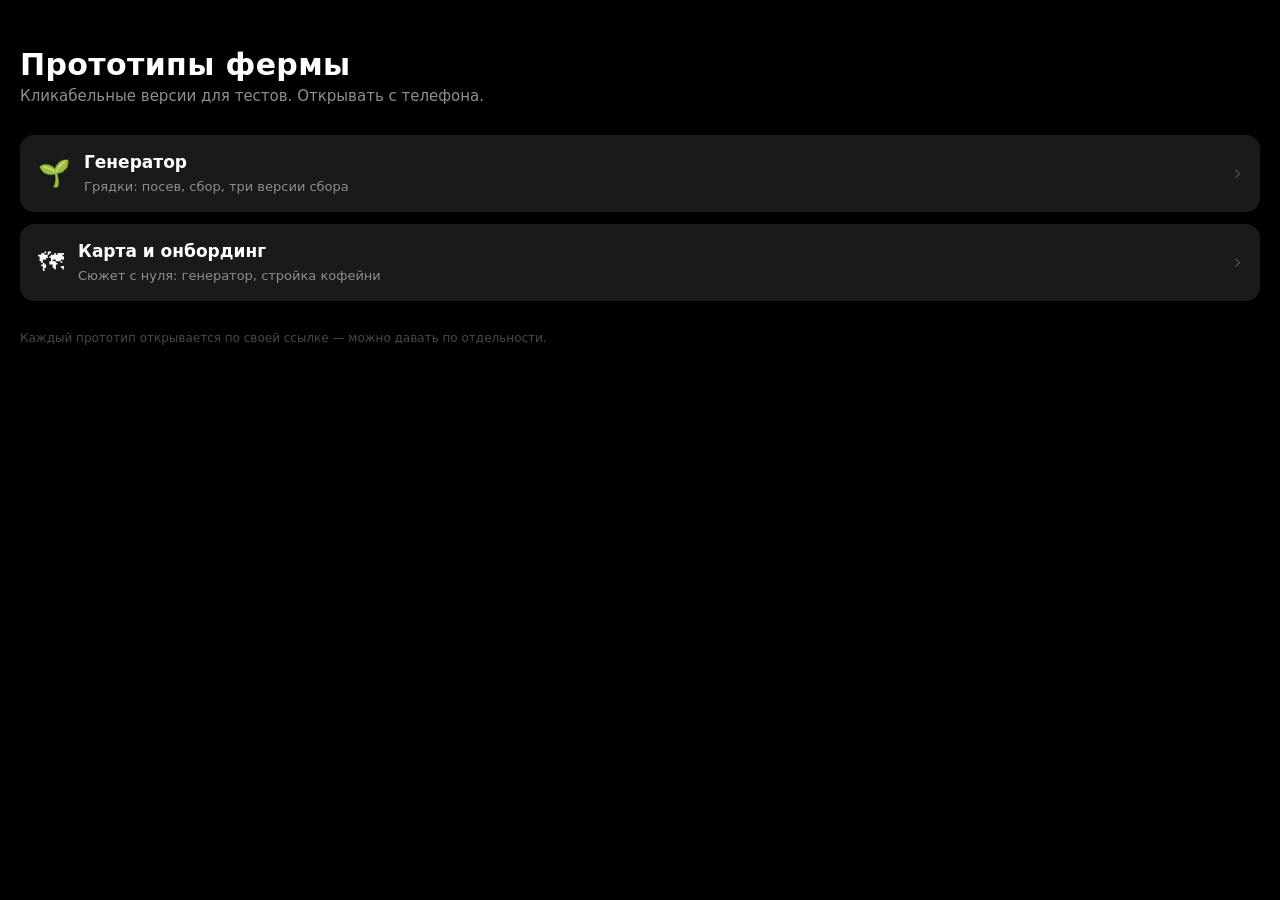
==== commit 3df77cb8: "Карта и онбординг — один пункт в оглавлении Сюжет идёт по самой карте, отдельного экрана у онбординг" ====
--- a/index.html
+++ b/index.html
@@ -21,7 +21,6 @@
   .t b{display:block;font-size:17px;font-weight:600}
   .t small{display:block;color:#8e8e93;font-size:13px;margin-top:3px}
   .chev{color:#48484a;font-size:22px;line-height:1}
-  .soon{opacity:.45}
   footer{color:#48484a;font-size:12px;line-height:1.5}
 </style>
 </head>
@@ -38,15 +37,11 @@
       <span class="chev">›</span>
     </a></li>
 
+    <!-- карта и онбординг — один прототип: сюжет идёт по самой карте,
+         отдельной ссылкой их разводить не за чем -->
     <li><a href="map/">
       <span class="ico">🗺</span>
-      <span class="t"><b>Карта</b><small>Перемещение, площадки, стройка зданий</small></span>
-      <span class="chev">›</span>
-    </a></li>
-
-    <li><a class="soon" href="onboarding/">
-      <span class="ico">👋</span>
-      <span class="t"><b>Онбординг</b><small>В работе</small></span>
+      <span class="t"><b>Карта и онбординг</b><small>Сюжет с нуля: генератор, стройка кофейни</small></span>
       <span class="chev">›</span>
     </a></li>
   </ul>
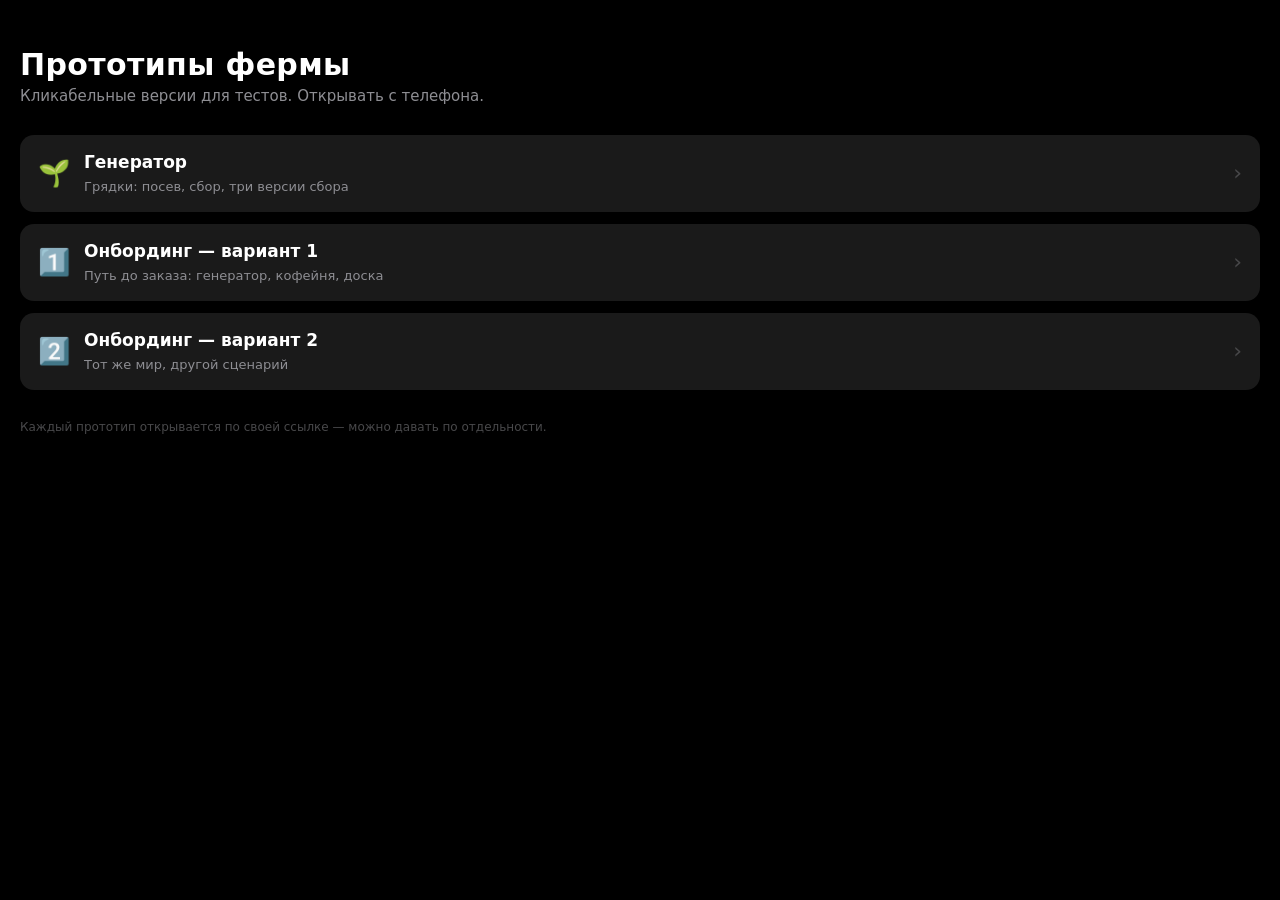
==== commit b0170570: "Второй вариант онбординга: движок общий, сценарий отдельный Для теста нужны две версии, и отличаться" ====
--- a/index.html
+++ b/index.html
@@ -37,11 +37,17 @@
       <span class="chev">›</span>
     </a></li>
 
-    <!-- карта и онбординг — один прототип: сюжет идёт по самой карте,
-         отдельной ссылкой их разводить не за чем -->
+    <!-- два варианта онбординга для теста: механика одна, ведут по-разному.
+         Участнику даём одну ссылку, а не выбор из списка -->
     <li><a href="map/">
-      <span class="ico">🗺</span>
-      <span class="t"><b>Карта и онбординг</b><small>Сюжет с нуля: генератор, стройка кофейни</small></span>
+      <span class="ico">1️⃣</span>
+      <span class="t"><b>Онбординг — вариант 1</b><small>Путь до заказа: генератор, кофейня, доска</small></span>
+      <span class="chev">›</span>
+    </a></li>
+
+    <li><a href="onb-2/">
+      <span class="ico">2️⃣</span>
+      <span class="t"><b>Онбординг — вариант 2</b><small>Тот же мир, другой сценарий</small></span>
       <span class="chev">›</span>
     </a></li>
   </ul>
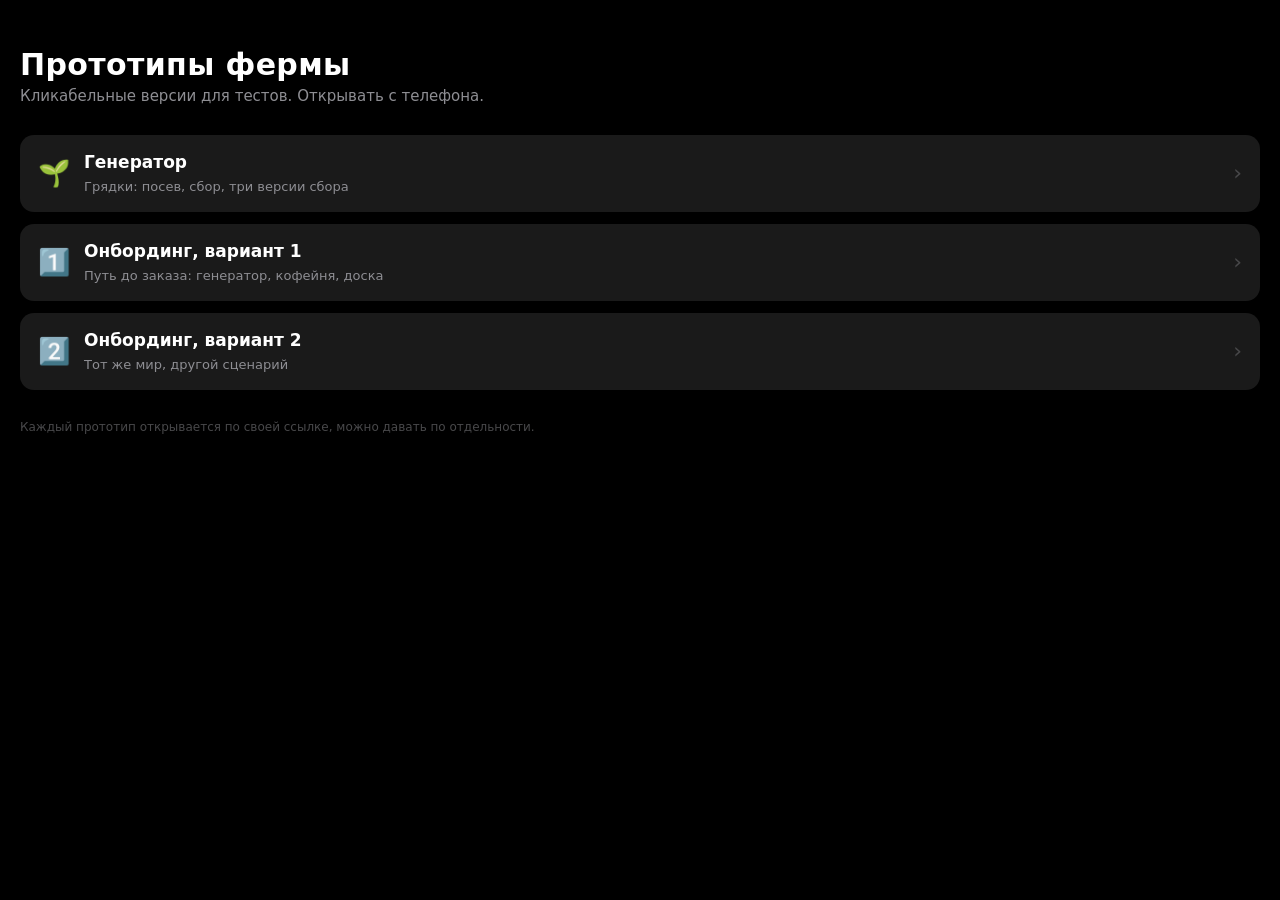
==== commit bff38c6e: "Тексты без длинных тире Тире стояло почти в каждой реплике и выдавало машинную интонацию. Везде заме" ====
--- a/index.html
+++ b/index.html
@@ -41,17 +41,17 @@
          Участнику даём одну ссылку, а не выбор из списка -->
     <li><a href="map/">
       <span class="ico">1️⃣</span>
-      <span class="t"><b>Онбординг — вариант 1</b><small>Путь до заказа: генератор, кофейня, доска</small></span>
+      <span class="t"><b>Онбординг, вариант 1</b><small>Путь до заказа: генератор, кофейня, доска</small></span>
       <span class="chev">›</span>
     </a></li>
 
     <li><a href="onb-2/">
       <span class="ico">2️⃣</span>
-      <span class="t"><b>Онбординг — вариант 2</b><small>Тот же мир, другой сценарий</small></span>
+      <span class="t"><b>Онбординг, вариант 2</b><small>Тот же мир, другой сценарий</small></span>
       <span class="chev">›</span>
     </a></li>
   </ul>
 
-  <footer>Каждый прототип открывается по своей ссылке — можно давать по отдельности.</footer>
+  <footer>Каждый прототип открывается по своей ссылке, можно давать по отдельности.</footer>
 </body>
 </html>
